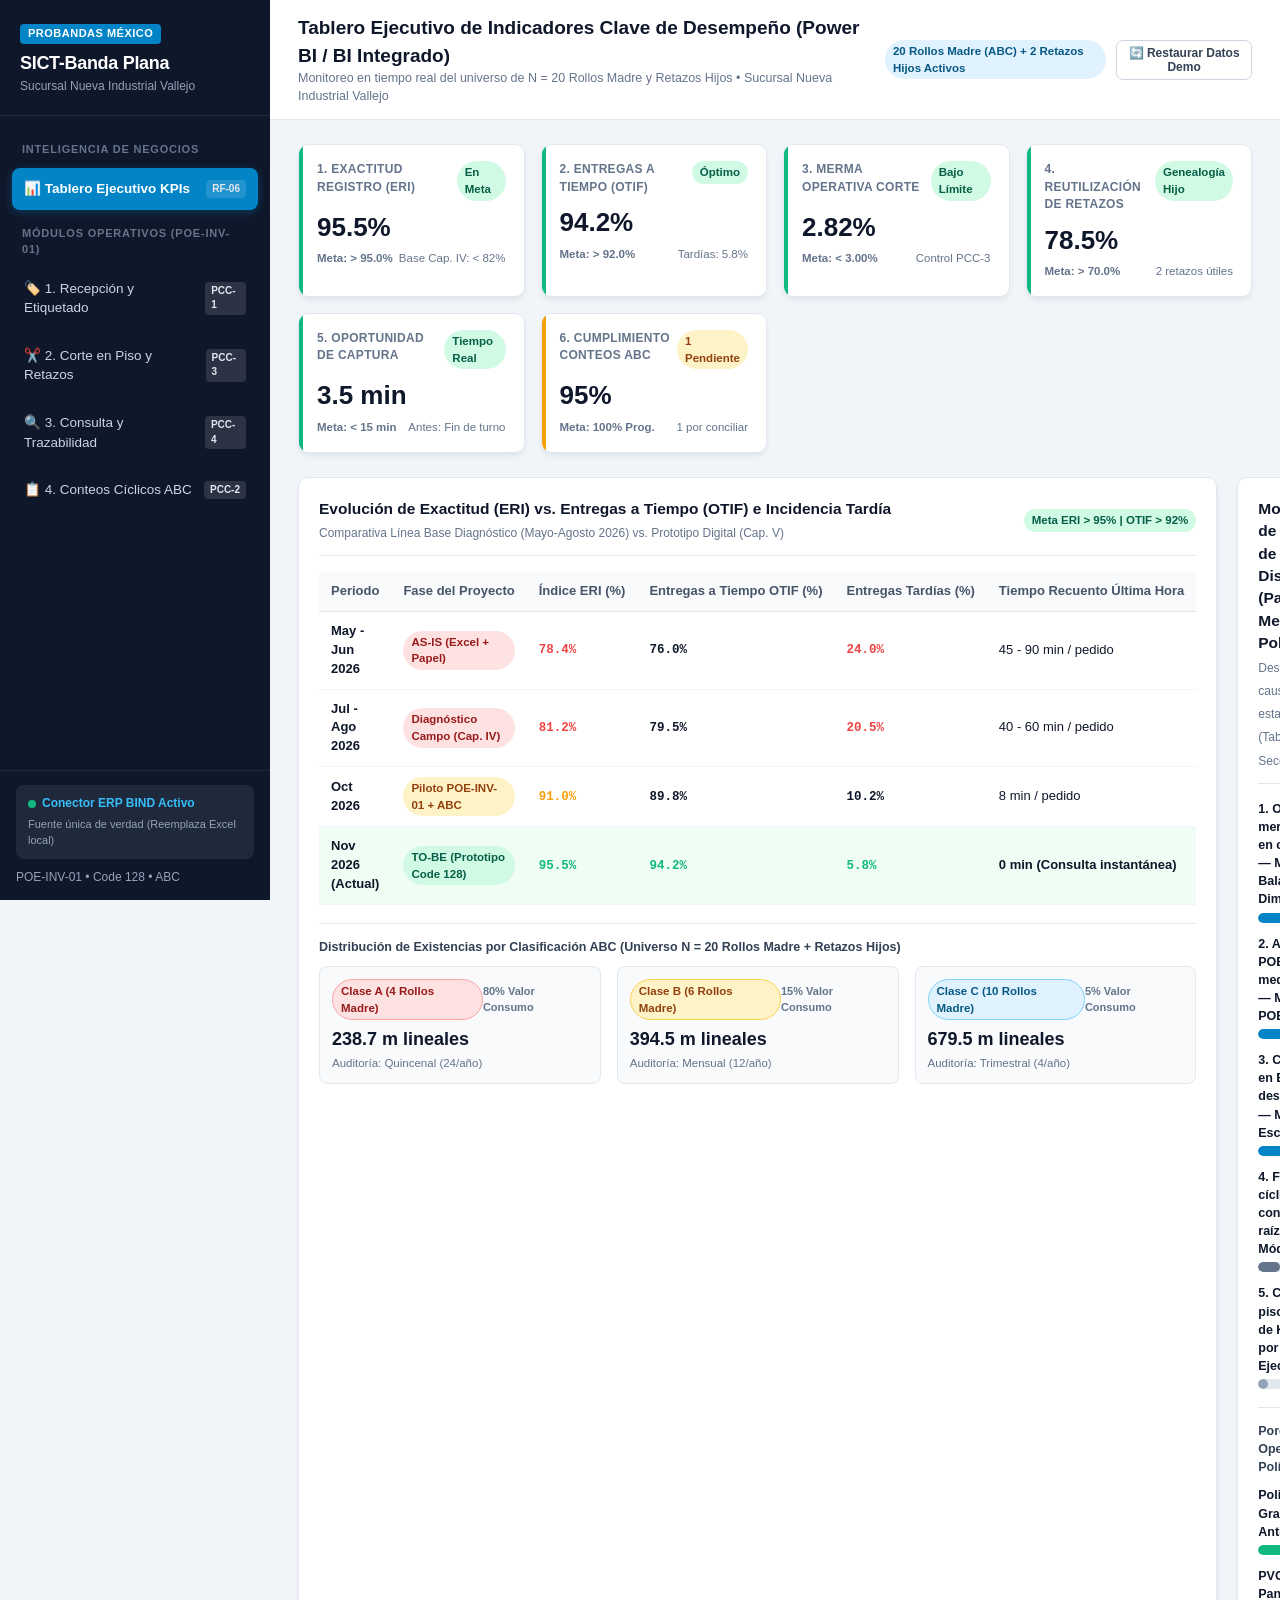
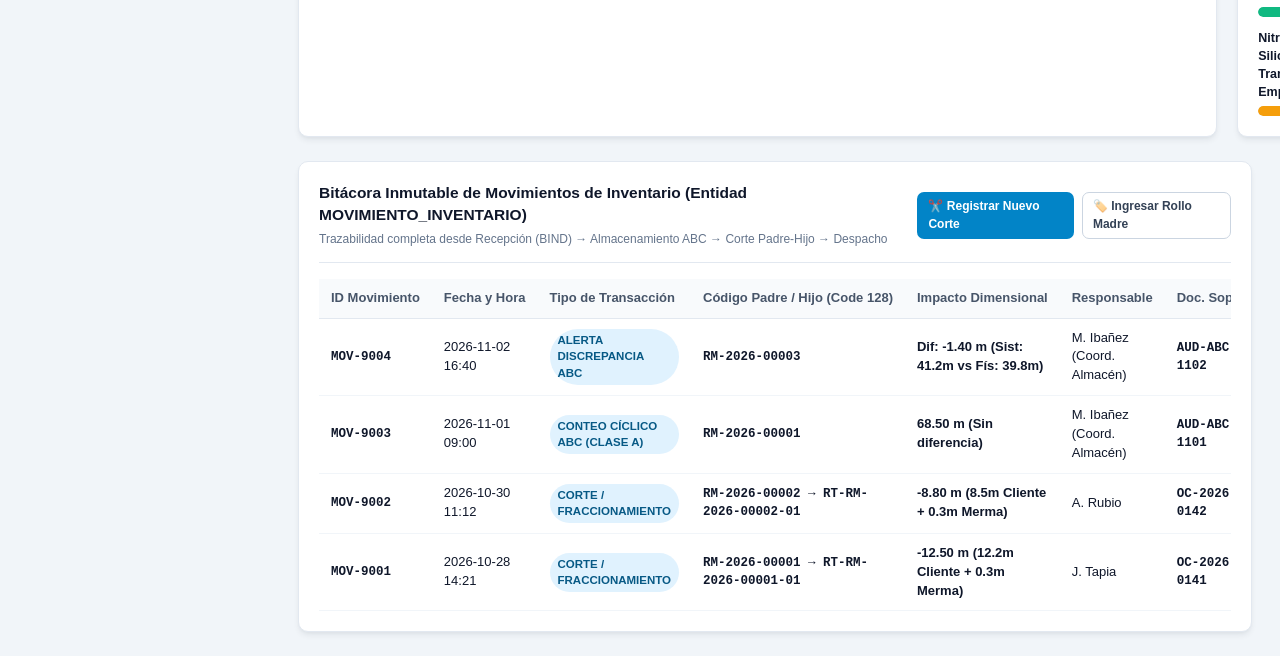
==== index.html @ 646c1e04 "Add files via upload" ====
<!DOCTYPE html>
<html lang="es">
<head>
  <meta charset="UTF-8" />
  <meta name="viewport" content="width=device-width, initial-scale=1.0" />
  <title>Tablero Ejecutivo KPIs | Probandas México - Sucursal Vallejo</title>
  <link rel="stylesheet" href="styles.css" />
</head>
<body>
  <!-- Sidebar Navigation -->
  <aside class="sidebar">
    <div class="brand">
      <span class="brand-badge">PROBANDAS MÉXICO</span>
      <h1>SICT-Banda Plana</h1>
      <p>Sucursal Nueva Industrial Vallejo</p>
    </div>
    <ul class="nav-links">
      <li class="nav-section-label">Inteligencia de Negocios</li>
      <li>
        <a href="index.html" class="active">
          <span>📊 Tablero Ejecutivo KPIs</span>
          <span class="nav-pcc">RF-06</span>
        </a>
      </li>
      <li class="nav-section-label">Módulos Operativos (POE-INV-01)</li>
      <li>
        <a href="recepcion.html">
          <span>🏷️ 1. Recepción y Etiquetado</span>
          <span class="nav-pcc">PCC-1</span>
        </a>
      </li>
      <li>
        <a href="corte.html">
          <span>✂️ 2. Corte en Piso y Retazos</span>
          <span class="nav-pcc">PCC-3</span>
        </a>
      </li>
      <li>
        <a href="consulta.html">
          <span>🔍 3. Consulta y Trazabilidad</span>
          <span class="nav-pcc">PCC-4</span>
        </a>
      </li>
      <li>
        <a href="conteos.html">
          <span>📋 4. Conteos Cíclicos ABC</span>
          <span class="nav-pcc">PCC-2</span>
        </a>
      </li>
    </ul>
    <div class="sidebar-footer">
      <div class="erp-sync-box">
        <div class="erp-sync-status">
          <span class="dot-online"></span> Conector ERP BIND Activo
        </div>
        <div style="margin-top:4px; font-size:11px; color:#94a3b8;">
          Fuente única de verdad (Reemplaza Excel local)
        </div>
      </div>
      <div>POE-INV-01 • Code 128 • ABC</div>
    </div>
  </aside>

  <!-- Main Content -->
  <div class="main-wrapper">
    <header class="topbar">
      <div class="topbar-title">
        <h2>Tablero Ejecutivo de Indicadores Clave de Desempeño (Power BI / BI Integrado)</h2>
        <p>Monitoreo en tiempo real del universo de N = 20 Rollos Madre y Retazos Hijos • Sucursal Nueva Industrial Vallejo</p>
      </div>
      <div class="topbar-actions">
        <span class="badge badge-info" id="liveCountBadge">Cargando inventario...</span>
        <button class="btn btn-outline btn-sm" onclick="resetDemoData()">🔄 Restaurar Datos Demo</button>
      </div>
    </header>

    <main class="content">
      <!-- Nivel 1: 6 Tarjetas de Resumen Ejecutivo con Semáforos (Sección 5.5.1 y 5.5.3) -->
      <section class="grid-kpis" id="kpiGrid"></section>

      <!-- Nivel 2: Gráficos Comparativos ERI / OTIF y Análisis de Pareto / Mermas -->
      <div class="grid-2">
        <div class="card">
          <div class="card-header">
            <div>
              <h3>Evolución de Exactitud (ERI) vs. Entregas a Tiempo (OTIF) e Incidencia Tardía</h3>
              <span class="subtitle">Comparativa Línea Base Diagnóstico (Mayo-Agosto 2026) vs. Prototipo Digital (Cap. V)</span>
            </div>
            <span class="badge badge-success">Meta ERI &gt; 95% | OTIF &gt; 92%</span>
          </div>

          <div class="table-container">
            <table>
              <thead>
                <tr>
                  <th>Periodo</th>
                  <th>Fase del Proyecto</th>
                  <th>Índice ERI (%)</th>
                  <th>Entregas a Tiempo OTIF (%)</th>
                  <th>Entregas Tardías (%)</th>
                  <th>Tiempo Recuento Última Hora</th>
                </tr>
              </thead>
              <tbody>
                <tr>
                  <td><strong>May - Jun 2026</strong></td>
                  <td><span class="badge badge-danger">AS-IS (Excel + Papel)</span></td>
                  <td class="mono" style="color:var(--danger);">78.4%</td>
                  <td class="mono">76.0%</td>
                  <td class="mono" style="color:var(--danger);">24.0%</td>
                  <td>45 - 90 min / pedido</td>
                </tr>
                <tr>
                  <td><strong>Jul - Ago 2026</strong></td>
                  <td><span class="badge badge-danger">Diagnóstico Campo (Cap. IV)</span></td>
                  <td class="mono" style="color:var(--danger);">81.2%</td>
                  <td class="mono">79.5%</td>
                  <td class="mono" style="color:var(--danger);">20.5%</td>
                  <td>40 - 60 min / pedido</td>
                </tr>
                <tr>
                  <td><strong>Oct 2026</strong></td>
                  <td><span class="badge badge-warning">Piloto POE-INV-01 + ABC</span></td>
                  <td class="mono" style="color:var(--warning);">91.0%</td>
                  <td class="mono">89.8%</td>
                  <td class="mono">10.2%</td>
                  <td>8 min / pedido</td>
                </tr>
                <tr style="background:#f0fdf4;">
                  <td><strong>Nov 2026 (Actual)</strong></td>
                  <td><span class="badge badge-success">TO-BE (Prototipo Code 128)</span></td>
                  <td class="mono" style="color:var(--success);" id="tblEriActual">95.5%</td>
                  <td class="mono" style="color:var(--success);">94.2%</td>
                  <td class="mono" style="color:var(--success);">5.8%</td>
                  <td><strong>0 min (Consulta instantánea)</strong></td>
                </tr>
              </tbody>
            </table>
          </div>

          <div style="margin-top:18px; padding-top:14px; border-top:1px solid var(--border);">
            <div style="font-size:12.5px; font-weight:700; margin-bottom:10px; color:#334155;">
              Distribución de Existencias por Clasificación ABC (Universo N = 20 Rollos Madre + Retazos Hijos)
            </div>
            <div class="grid-3" style="margin-bottom:0;" id="abcSummaryCards"></div>
          </div>
        </div>

        <!-- Nivel 3: Diagrama de Barras Interactivo de Causas de Discrepancias (Pareto 80/20) y Merma por Polímero -->
        <div class="card">
          <div class="card-header">
            <div>
              <h3>Monitoreo de Causas de Discrepancia (Pareto) y Mermas por Polímero</h3>
              <span class="subtitle">Desglose por causa raíz estandarizada (Tabla 9 Cap. IV y Sección 5.3.3)</span>
            </div>
            <span class="badge badge-info">Principio 80/20</span>
          </div>

          <div style="margin-bottom: 18px;">
            <div class="bar-row">
              <div class="bar-row-top">
                <span>1. Omisión de mermas y retazos en corte (PCC-3) — Mitigado por Balance Dimensional</span>
                <span class="mono">39.4% (Vital)</span>
              </div>
              <div class="bar-track"><div class="bar-fill" style="width: 39.4%; background: var(--primary);"></div></div>
            </div>
            <div class="bar-row">
              <div class="bar-row-top">
                <span>2. Ausencia de POE y variación de medición (m × mm) — Mitigado por POE-INV-01</span>
                <span class="mono">22.7% (62.1% Acum.)</span>
              </div>
              <div class="bar-track"><div class="bar-fill" style="width: 22.7%; background: var(--primary);"></div></div>
            </div>
            <div class="bar-row">
              <div class="bar-row-top">
                <span>3. Captura diferida en Excel / desconexión BIND — Mitigado por Escaneo Code 128</span>
                <span class="mono">18.2% (80.3% Acum.)</span>
              </div>
              <div class="bar-track"><div class="bar-fill" style="width: 18.2%; background: var(--primary);"></div></div>
            </div>
            <div class="bar-row">
              <div class="bar-row-top">
                <span>4. Falta de conteos cíclicos ABC y conciliación causa-raíz — Mitigado en Módulo 4</span>
                <span class="mono">13.6% (93.9% Acum.)</span>
              </div>
              <div class="bar-track"><div class="bar-fill" style="width: 13.6%; background: #64748b;"></div></div>
            </div>
            <div class="bar-row">
              <div class="bar-row-top">
                <span>5. Capacitación en piso y visibilidad de KPIs — Mitigado por Tablero Ejecutivo</span>
                <span class="mono">6.1% (100% Acum.)</span>
              </div>
              <div class="bar-track"><div class="bar-fill" style="width: 6.1%; background: #94a3b8;"></div></div>
            </div>
          </div>

          <div style="border-top:1px solid var(--border); padding-top:14px;">
            <div style="font-size:12.5px; font-weight:700; margin-bottom:10px; color:#334155;">
              Porcentaje de Merma Operativa por Familia de Polímero (Meta &lt; 3.0%)
            </div>
            <div class="bar-row">
              <div class="bar-row-top"><span>Poliuretano (PU) — Grado Alimenticio / Antiestático</span><span class="mono" style="color:var(--success);">1.95%</span></div>
              <div class="bar-track"><div class="bar-fill" style="width: 65%; background: var(--success);"></div></div>
            </div>
            <div class="bar-row">
              <div class="bar-row-top"><span>PVC — Logística / Panadería / Fitness</span><span class="mono" style="color:var(--success);">2.20%</span></div>
              <div class="bar-track"><div class="bar-fill" style="width: 73%; background: var(--success);"></div></div>
            </div>
            <div class="bar-row" style="margin-bottom:0;">
              <div class="bar-row-top"><span>Nitrilo / Neopreno / Silicón — Transmisión y Empaque</span><span class="mono" style="color:var(--warning);">2.65%</span></div>
              <div class="bar-track"><div class="bar-fill" style="width: 88%; background: var(--warning);"></div></div>
            </div>
          </div>
        </div>
      </div>

      <!-- Bitácora Auditable de Movimientos Recientes (Entidad MOVIMIENTO_INVENTARIO - Sección 5.4.2) -->
      <div class="card">
        <div class="card-header">
          <div>
            <h3>Bitácora Inmutable de Movimientos de Inventario (Entidad MOVIMIENTO_INVENTARIO)</h3>
            <span class="subtitle">Trazabilidad completa desde Recepción (BIND) → Almacenamiento ABC → Corte Padre-Hijo → Despacho</span>
          </div>
          <div style="display:flex; gap:8px;">
            <a href="corte.html" class="btn btn-primary btn-sm">✂️ Registrar Nuevo Corte</a>
            <a href="recepcion.html" class="btn btn-outline btn-sm">🏷️ Ingresar Rollo Madre</a>
          </div>
        </div>
        <div class="table-container">
          <table>
            <thead>
              <tr>
                <th>ID Movimiento</th>
                <th>Fecha y Hora</th>
                <th>Tipo de Transacción</th>
                <th>Código Padre / Hijo (Code 128)</th>
                <th>Impacto Dimensional</th>
                <th>Responsable</th>
                <th>Doc. Soporte</th>
                <th>Oportunidad Captura</th>
              </tr>
            </thead>
            <tbody id="movimientosTableBody"></tbody>
          </table>
        </div>
      </div>
    </main>
  </div>

  <script src="app.js"></script>
  <script>
    function renderDashboard() {
      const state = getAppState();
      const m = calculateMetrics(state);

      document.getElementById('liveCountBadge').textContent =
        `${m.totalRollosMadre} Rollos Madre (ABC) + ${m.totalRetazosHijos} Retazos Hijos Activos`;
      document.getElementById('tblEriActual').textContent = `${m.eri}%`;

      const kpis = [
        {
          label: '1. Exactitud Registro (ERI)',
          value: `${m.eri}%`,
          meta: 'Meta: > 95.0%',
          base: 'Base Cap. IV: < 82%',
          status: m.eri >= 95 ? 'green' : (m.eri >= 90 ? 'yellow' : 'red'),
          badge: m.eri >= 95 ? 'En Meta' : 'Atención PCC-2'
        },
        {
          label: '2. Entregas a Tiempo (OTIF)',
          value: `${m.otif}%`,
          meta: 'Meta: > 92.0%',
          base: 'Tardías: 5.8%',
          status: m.otif >= 92 ? 'green' : 'yellow',
          badge: 'Óptimo'
        },
        {
          label: '3. Merma Operativa Corte',
          value: `${m.pctMerma}%`,
          meta: 'Meta: < 3.00%',
          base: 'Control PCC-3',
          status: m.pctMerma < 3.0 ? 'green' : 'red',
          badge: 'Bajo Límite'
        },
        {
          label: '4. Reutilización de Retazos',
          value: `${m.tasaRetazos}%`,
          meta: 'Meta: > 70.0%',
          base: `${m.totalRetazosHijos} retazos útiles`,
          status: 'green',
          badge: 'Genealogía Hijo'
        },
        {
          label: '5. Oportunidad de Captura',
          value: `${m.oportunidadMin} min`,
          meta: 'Meta: < 15 min',
          base: 'Antes: Fin de turno',
          status: m.oportunidadMin < 15 ? 'green' : 'red',
          badge: 'Tiempo Real'
        },
        {
          label: '6. Cumplimiento Conteos ABC',
          value: `${m.cumplimientoAbc}%`,
          meta: 'Meta: 100% Prog.',
          base: `${m.discrepanciasAbiertas} por conciliar`,
          status: m.discrepanciasAbiertas === 0 ? 'green' : 'yellow',
          badge: m.discrepanciasAbiertas === 0 ? '100% Conciliado' : `${m.discrepanciasAbiertas} Pendiente`
        }
      ];

      document.getElementById('kpiGrid').innerHTML = kpis.map(k => `
        <div class="kpi-card status-${k.status}">
          <div class="kpi-top">
            <span class="kpi-label">${k.label}</span>
            <span class="badge badge-${k.status === 'green' ? 'success' : (k.status === 'yellow' ? 'warning' : 'danger')}">${k.badge}</span>
          </div>
          <div class="kpi-value">${k.value}</div>
          <div class="kpi-meta">
            <span><strong>${k.meta}</strong></span>
            <span>${k.base}</span>
          </div>
        </div>
      `).join('');

      // Resumen ABC
      const clases = ['A', 'B', 'C'];
      const freqMap = { A: 'Quincenal (24/año)', B: 'Mensual (12/año)', C: 'Trimestral (4/año)' };
      const valMap = { A: '80% Valor Consumo', B: '15% Valor Consumo', C: '5% Valor Consumo' };
      document.getElementById('abcSummaryCards').innerHTML = clases.map(c => {
        const items = state.rollos.filter(r => r.abc === c && r.tipo === 'PADRE');
        const metros = items.reduce((acc, r) => acc + Number(r.largoActual), 0).toFixed(1);
        return `
          <div style="background:#f8fafc; border:1px solid var(--border); border-radius:8px; padding:12px;">
            <div style="display:flex; justify-content:space-between; align-items:center; margin-bottom:6px;">
              <span class="badge badge-abc-${c}">Clase ${c} (${items.length} Rollos Madre)</span>
              <span style="font-size:11px; color:var(--text-muted); font-weight:600;">${valMap[c]}</span>
            </div>
            <div style="font-size:18px; font-weight:800;">${metros} m lineales</div>
            <div style="font-size:11.5px; color:var(--text-muted); margin-top:2px;">Auditoría: ${freqMap[c]}</div>
          </div>
        `;
      }).join('');

      // Tabla de movimientos
      document.getElementById('movimientosTableBody').innerHTML = state.movimientos.slice().reverse().map(mv => `
        <tr>
          <td class="mono">${mv.idMov}</td>
          <td>${mv.fecha}</td>
          <td><span class="badge badge-info">${mv.tipo}</span></td>
          <td class="mono">${mv.objeto}</td>
          <td><strong>${mv.cantidad}</strong></td>
          <td>${mv.usuario}</td>
          <td class="mono">${mv.doc}</td>
          <td><span class="badge badge-success">${mv.tiempoCapturaMin} min</span></td>
        </tr>
      `).join('');
    }

    renderDashboard();
  </script>
</body>
</html>
---- styles.css ----
:root {
  --bg-body: #f1f5f9;
  --bg-card: #ffffff;
  --bg-sidebar: #0f172a;
  --bg-sidebar-hover: #1e293b;
  --text-main: #0f172a;
  --text-muted: #64748b;
  --primary: #0284c7;
  --primary-dark: #0369a1;
  --primary-light: #e0f2fe;
  --accent: #f59e0b;
  --success: #10b981;
  --success-bg: #d1fae5;
  --warning: #f59e0b;
  --warning-bg: #fef3c7;
  --danger: #ef4444;
  --danger-bg: #fee2e2;
  --border: #e2e8f0;
  --shadow: 0 4px 6px -1px rgba(15, 23, 42, 0.07), 0 2px 4px -2px rgba(15, 23, 42, 0.05);
  --radius: 10px;
}

* {
  box-sizing: border-box;
  margin: 0;
  padding: 0;
}

body {
  font-family: -apple-system, BlinkMacSystemFont, "Segoe UI", Roboto, Inter, Helvetica, Arial, sans-serif;
  background-color: var(--bg-body);
  color: var(--text-main);
  display: flex;
  min-height: 100vh;
  line-height: 1.45;
}

/* Sidebar */
.sidebar {
  width: 270px;
  background-color: var(--bg-sidebar);
  color: #f8fafc;
  display: flex;
  flex-direction: column;
  flex-shrink: 0;
  position: sticky;
  top: 0;
  height: 100vh;
}

.brand {
  padding: 20px;
  border-bottom: 1px solid #1e293b;
}

.brand-badge {
  display: inline-block;
  background: var(--primary);
  color: #fff;
  font-size: 11px;
  font-weight: 700;
  padding: 2px 8px;
  border-radius: 4px;
  letter-spacing: 0.5px;
  margin-bottom: 6px;
}

.brand h1 {
  font-size: 18px;
  font-weight: 800;
  letter-spacing: -0.3px;
  color: #ffffff;
}

.brand p {
  font-size: 12px;
  color: #94a3b8;
  margin-top: 2px;
}

.nav-links {
  list-style: none;
  padding: 16px 12px;
  flex: 1;
  display: flex;
  flex-direction: column;
  gap: 6px;
}

.nav-section-label {
  font-size: 11px;
  text-transform: uppercase;
  letter-spacing: 0.8px;
  color: #64748b;
  padding: 10px 10px 4px;
  font-weight: 700;
}

.nav-links a {
  display: flex;
  align-items: center;
  gap: 10px;
  padding: 11px 12px;
  border-radius: 8px;
  color: #cbd5e1;
  text-decoration: none;
  font-size: 13.5px;
  font-weight: 500;
  transition: all 0.15s ease;
}

.nav-links a:hover {
  background-color: var(--bg-sidebar-hover);
  color: #ffffff;
}

.nav-links a.active {
  background-color: var(--primary);
  color: #ffffff;
  font-weight: 600;
  box-shadow: 0 2px 8px rgba(2, 132, 199, 0.35);
}

.nav-pcc {
  margin-left: auto;
  font-size: 10px;
  padding: 2px 6px;
  border-radius: 4px;
  background: rgba(255, 255, 255, 0.12);
  color: #e2e8f0;
  font-weight: 600;
}

.sidebar-footer {
  padding: 14px 16px;
  border-top: 1px solid #1e293b;
  font-size: 12px;
  color: #94a3b8;
}

.erp-sync-box {
  background: #1e293b;
  padding: 10px 12px;
  border-radius: 8px;
  margin-bottom: 10px;
}

.erp-sync-status {
  display: flex;
  align-items: center;
  gap: 6px;
  font-weight: 600;
  color: #38bdf8;
  font-size: 12px;
}

.dot-online {
  width: 8px;
  height: 8px;
  border-radius: 50%;
  background: var(--success);
  display: inline-block;
}

/* Main Content */
.main-wrapper {
  flex: 1;
  display: flex;
  flex-direction: column;
  min-width: 0;
}

.topbar {
  background: var(--bg-card);
  border-bottom: 1px solid var(--border);
  padding: 14px 28px;
  display: flex;
  align-items: center;
  justify-content: space-between;
  gap: 16px;
}

.topbar-title h2 {
  font-size: 19px;
  font-weight: 700;
  color: var(--text-main);
}

.topbar-title p {
  font-size: 12.5px;
  color: var(--text-muted);
}

.topbar-actions {
  display: flex;
  align-items: center;
  gap: 10px;
}

.content {
  padding: 24px 28px;
  max-width: 1440px;
}

/* Grid & Cards */
.grid-kpis {
  display: grid;
  grid-template-columns: repeat(auto-fit, minmax(210px, 1fr));
  gap: 16px;
  margin-bottom: 24px;
}

.grid-2 {
  display: grid;
  grid-template-columns: 1.2fr 1fr;
  gap: 20px;
  margin-bottom: 24px;
}

.grid-equal {
  display: grid;
  grid-template-columns: 1fr 1fr;
  gap: 20px;
  margin-bottom: 24px;
}

.grid-3 {
  display: grid;
  grid-template-columns: repeat(3, 1fr);
  gap: 16px;
  margin-bottom: 24px;
}

@media (max-width: 1100px) {
  .grid-2, .grid-equal, .grid-3 {
    grid-template-columns: 1fr;
  }
}

.card {
  background: var(--bg-card);
  border: 1px solid var(--border);
  border-radius: var(--radius);
  padding: 20px;
  box-shadow: var(--shadow);
}

.card-header {
  display: flex;
  align-items: center;
  justify-content: space-between;
  margin-bottom: 16px;
  padding-bottom: 12px;
  border-bottom: 1px solid var(--border);
}

.card-header h3 {
  font-size: 15.5px;
  font-weight: 700;
  color: var(--text-main);
}

.card-header span.subtitle {
  font-size: 12px;
  color: var(--text-muted);
}

/* KPI Card */
.kpi-card {
  background: var(--bg-card);
  border: 1px solid var(--border);
  border-radius: var(--radius);
  padding: 16px 18px;
  box-shadow: var(--shadow);
  position: relative;
  overflow: hidden;
}

.kpi-card::before {
  content: "";
  position: absolute;
  top: 0;
  left: 0;
  width: 4px;
  height: 100%;
  background: var(--primary);
}

.kpi-card.status-green::before { background: var(--success); }
.kpi-card.status-yellow::before { background: var(--warning); }
.kpi-card.status-red::before { background: var(--danger); }

.kpi-top {
  display: flex;
  justify-content: space-between;
  align-items: flex-start;
  margin-bottom: 8px;
}

.kpi-label {
  font-size: 12px;
  font-weight: 600;
  color: var(--text-muted);
  text-transform: uppercase;
  letter-spacing: 0.3px;
}

.kpi-value {
  font-size: 26px;
  font-weight: 800;
  color: var(--text-main);
  margin-bottom: 4px;
}

.kpi-meta {
  font-size: 11.5px;
  color: var(--text-muted);
  display: flex;
  justify-content: space-between;
  align-items: center;
}

/* Badges */
.badge {
  display: inline-flex;
  align-items: center;
  gap: 4px;
  padding: 3px 8px;
  border-radius: 999px;
  font-size: 11.5px;
  font-weight: 600;
}

.badge-success { background: var(--success-bg); color: #065f46; }
.badge-warning { background: var(--warning-bg); color: #92400e; }
.badge-danger { background: var(--danger-bg); color: #991b1b; }
.badge-info { background: var(--primary-light); color: #075985; }
.badge-neutral { background: #e2e8f0; color: #334155; }

.badge-abc-A { background: #fee2e2; color: #991b1b; border: 1px solid #fca5a5; font-weight: 700; }
.badge-abc-B { background: #fef3c7; color: #92400e; border: 1px solid #fcd34d; font-weight: 700; }
.badge-abc-C { background: #e0f2fe; color: #075985; border: 1px solid #7dd3fc; font-weight: 700; }

/* Forms & Buttons */
.form-grid {
  display: grid;
  grid-template-columns: repeat(2, 1fr);
  gap: 14px;
}

.form-group {
  display: flex;
  flex-direction: column;
  gap: 5px;
}

.form-group.full {
  grid-column: 1 / -1;
}

label {
  font-size: 12.5px;
  font-weight: 600;
  color: #334155;
}

input, select, textarea {
  padding: 9px 12px;
  border: 1px solid #cbd5e1;
  border-radius: 7px;
  font-size: 13.5px;
  font-family: inherit;
  color: var(--text-main);
  background: #ffffff;
  transition: border-color 0.15s;
}

input:focus, select:focus, textarea:focus {
  outline: none;
  border-color: var(--primary);
  box-shadow: 0 0 0 3px rgba(2, 132, 199, 0.15);
}

.btn {
  display: inline-flex;
  align-items: center;
  justify-content: center;
  gap: 7px;
  padding: 9px 16px;
  border-radius: 7px;
  font-size: 13.5px;
  font-weight: 600;
  cursor: pointer;
  border: 1px solid transparent;
  transition: all 0.15s ease;
  text-decoration: none;
}

.btn-primary {
  background: var(--primary);
  color: #ffffff;
}
.btn-primary:hover {
  background: var(--primary-dark);
}

.btn-success {
  background: var(--success);
  color: #ffffff;
}
.btn-success:hover {
  background: #059669;
}

.btn-warning {
  background: var(--warning);
  color: #ffffff;
}

.btn-danger {
  background: var(--danger);
  color: #ffffff;
}

.btn-outline {
  background: #ffffff;
  border-color: #cbd5e1;
  color: #334155;
}
.btn-outline:hover {
  background: #f8fafc;
  border-color: #94a3b8;
}

.btn-sm {
  padding: 5px 10px;
  font-size: 12px;
}

.btn-lg {
  padding: 13px 20px;
  font-size: 15px;
}

/* Tables */
.table-container {
  overflow-x: auto;
}

table {
  width: 100%;
  border-collapse: collapse;
  font-size: 13px;
}

th {
  background: #f8fafc;
  color: #475569;
  font-weight: 700;
  text-align: left;
  padding: 10px 12px;
  border-bottom: 1px solid var(--border);
  white-space: nowrap;
}

td {
  padding: 10px 12px;
  border-bottom: 1px solid #f1f5f9;
  vertical-align: middle;
}

tr:hover td {
  background-color: #f8fafc;
}

.mono {
  font-family: "SFMono-Regular", Consolas, "Liberation Mono", Menlo, monospace;
  font-size: 12.5px;
  font-weight: 600;
}

/* Barcode Thermal Label Preview */
.thermal-label {
  border: 2px dashed #334155;
  background: #ffffff;
  border-radius: 10px;
  padding: 18px;
  max-width: 380px;
  margin: 0 auto;
  text-align: center;
  box-shadow: 0 4px 12px rgba(0,0,0,0.06);
}

.thermal-header {
  display: flex;
  justify-content: space-between;
  font-size: 11px;
  font-weight: 800;
  border-bottom: 2px solid #0f172a;
  padding-bottom: 6px;
  margin-bottom: 10px;
}

.barcode-bars {
  height: 58px;
  margin: 10px auto;
  width: 92%;
  background: repeating-linear-gradient(
    90deg,
    #000 0px,
    #000 2px,
    transparent 2px,
    transparent 4px,
    #000 4px,
    #000 8px,
    transparent 8px,
    transparent 11px,
    #000 11px,
    #000 13px,
    transparent 13px,
    transparent 15px,
    #000 15px,
    #000 20px,
    transparent 20px,
    transparent 23px
  );
}

.thermal-code {
  font-family: monospace;
  font-size: 16px;
  font-weight: 800;
  letter-spacing: 2px;
  margin-bottom: 8px;
}

.thermal-dims-large {
  font-size: 22px;
  font-weight: 900;
  background: #0f172a;
  color: #ffffff;
  padding: 6px 12px;
  border-radius: 6px;
  display: inline-block;
  margin: 6px 0;
}

/* Equation Balance Box (PCC-3) */
.balance-box {
  background: #f8fafc;
  border: 2px solid #cbd5e1;
  border-radius: 10px;
  padding: 16px;
  margin: 14px 0;
}

.balance-formula {
  display: flex;
  align-items: center;
  justify-content: space-between;
  flex-wrap: wrap;
  gap: 8px;
  margin-top: 10px;
}

.formula-item {
  flex: 1;
  min-width: 110px;
  background: #fff;
  padding: 10px 12px;
  border-radius: 8px;
  border: 1px solid var(--border);
  text-align: center;
}

.formula-item .f-label {
  font-size: 11px;
  color: var(--text-muted);
  font-weight: 600;
}

.formula-item .f-val {
  font-size: 18px;
  font-weight: 800;
  margin-top: 2px;
}

.formula-op {
  font-size: 20px;
  font-weight: 800;
  color: #64748b;
}

/* Visual bar for roll proportion */
.roll-bar-visual {
  height: 26px;
  border-radius: 6px;
  overflow: hidden;
  display: flex;
  background: #e2e8f0;
  margin-top: 12px;
  border: 1px solid #cbd5e1;
}

.roll-seg-cut { background: var(--primary); color: #fff; font-size: 11px; font-weight: 700; display: flex; align-items: center; justify-content: center; }
.roll-seg-rem { background: var(--success); color: #fff; font-size: 11px; font-weight: 700; display: flex; align-items: center; justify-content: center; }
.roll-seg-waste { background: var(--danger); color: #fff; font-size: 11px; font-weight: 700; display: flex; align-items: center; justify-content: center; }

/* Alert Banners */
.alert {
  padding: 12px 16px;
  border-radius: 8px;
  margin-bottom: 16px;
  font-size: 13.5px;
  display: flex;
  align-items: center;
  justify-content: space-between;
  gap: 12px;
}

.alert-danger {
  background: #fef2f2;
  border: 2px solid #ef4444;
  color: #991b1b;
  font-weight: 600;
}

.alert-success {
  background: #ecfdf5;
  border: 1px solid #10b981;
  color: #065f46;
  font-weight: 600;
}

.alert-warning {
  background: #fffbeb;
  border: 1px solid #f59e0b;
  color: #92400e;
}

/* Stepper for 3-click cut interface */
.stepper {
  display: flex;
  gap: 10px;
  margin-bottom: 18px;
}

.step-pill {
  flex: 1;
  padding: 10px 14px;
  border-radius: 8px;
  background: #f1f5f9;
  border: 1px solid var(--border);
  font-size: 12.5px;
  font-weight: 700;
  color: #475569;
  display: flex;
  align-items: center;
  gap: 8px;
}

.step-pill.active {
  background: var(--primary-light);
  border-color: var(--primary);
  color: var(--primary-dark);
}

.step-num {
  width: 22px;
  height: 22px;
  border-radius: 50%;
  background: var(--primary);
  color: #fff;
  display: inline-flex;
  align-items: center;
  justify-content: center;
  font-size: 11px;
}

/* Simple Horizontal Bar Chart */
.bar-row {
  margin-bottom: 12px;
}
.bar-row-top {
  display: flex;
  justify-content: space-between;
  font-size: 12.5px;
  margin-bottom: 4px;
  font-weight: 600;
}
.bar-track {
  height: 10px;
  background: #e2e8f0;
  border-radius: 999px;
  overflow: hidden;
}
.bar-fill {
  height: 100%;
  border-radius: 999px;
}

/* Modal */
.modal-backdrop {
  position: fixed;
  inset: 0;
  background: rgba(15, 23, 42, 0.55);
  display: none;
  align-items: center;
  justify-content: center;
  z-index: 1000;
  padding: 20px;
}

.modal-backdrop.open {
  display: flex;
}

.modal-card {
  background: #fff;
  border-radius: 12px;
  max-width: 680px;
  width: 100%;
  max-height: 90vh;
  overflow-y: auto;
  padding: 22px;
  box-shadow: 0 20px 25px -5px rgba(0, 0, 0, 0.2);
}

/* Genealogy Tree */
.tree-node {
  border-left: 3px solid var(--primary);
  padding-left: 14px;
  margin: 10px 0 10px 10px;
}
.tree-child {
  border-left: 2px dashed #94a3b8;
  padding-left: 14px;
  margin: 8px 0 8px 18px;
}
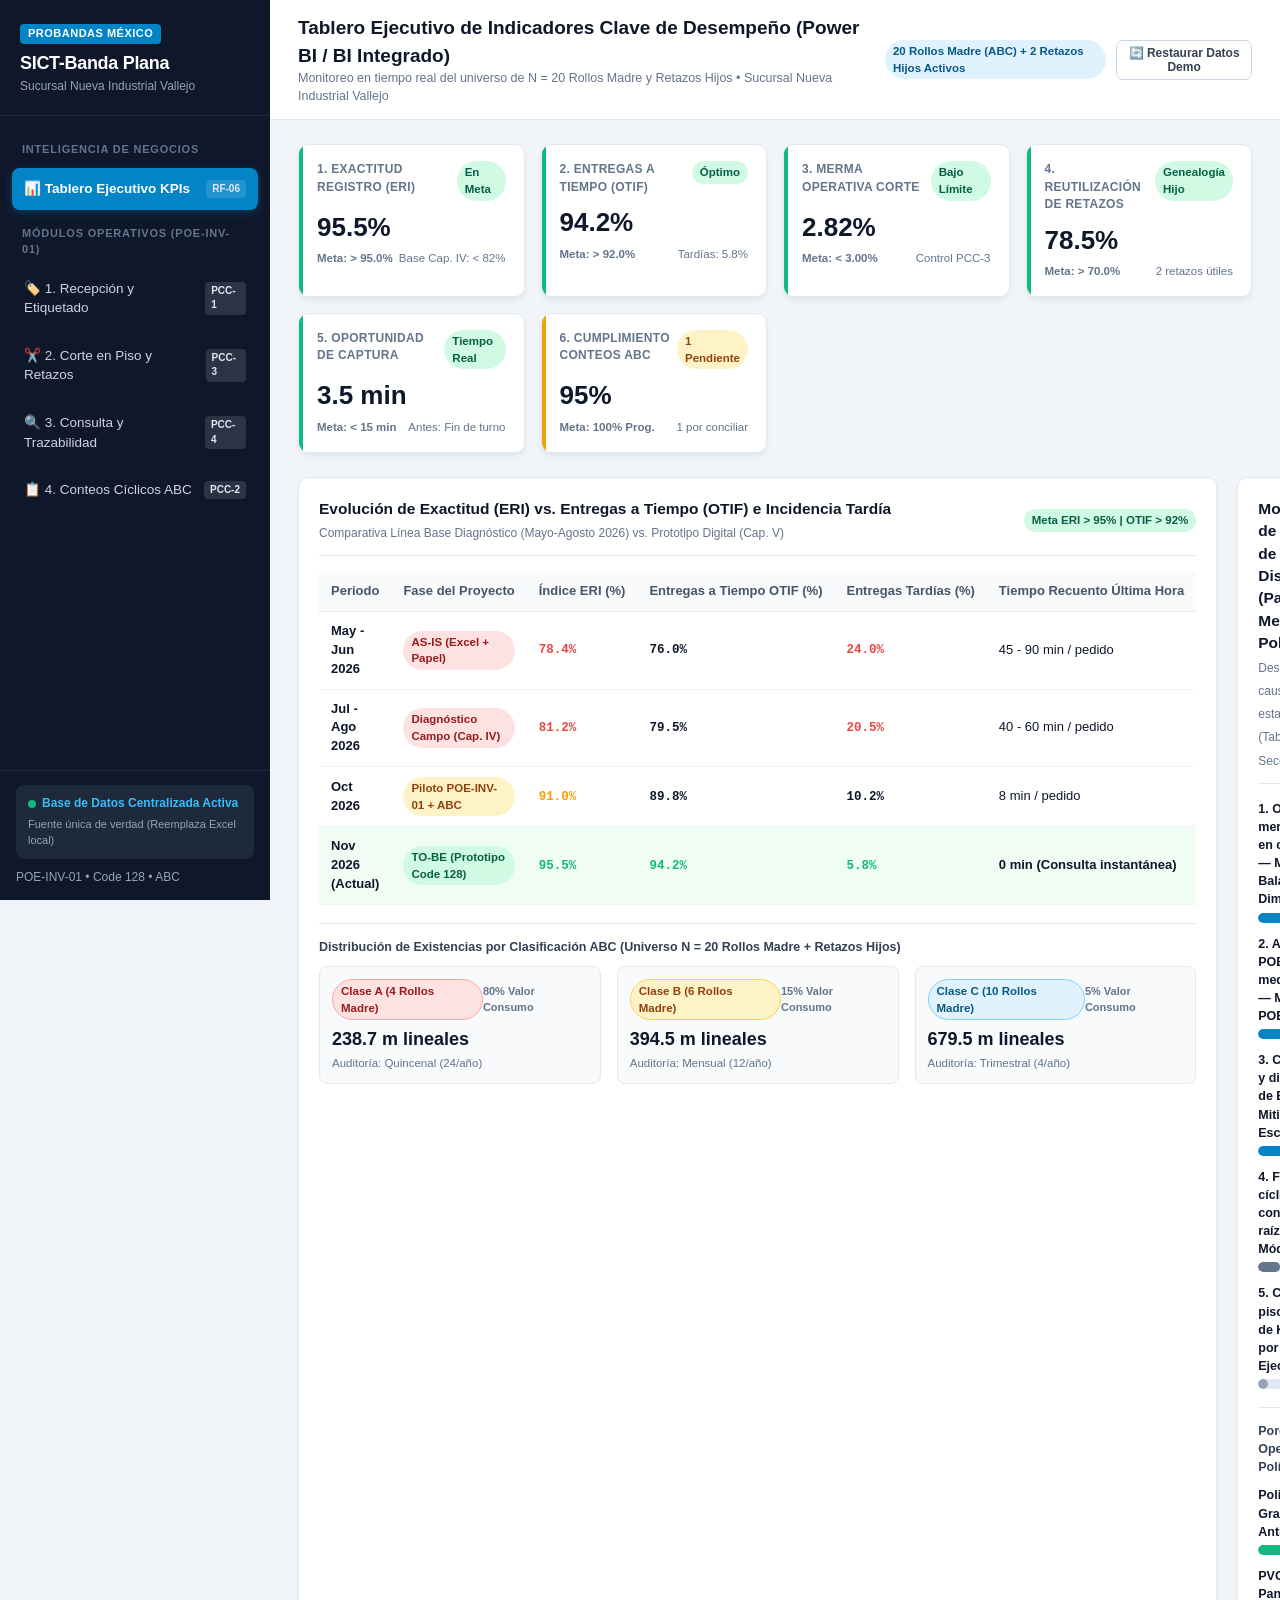
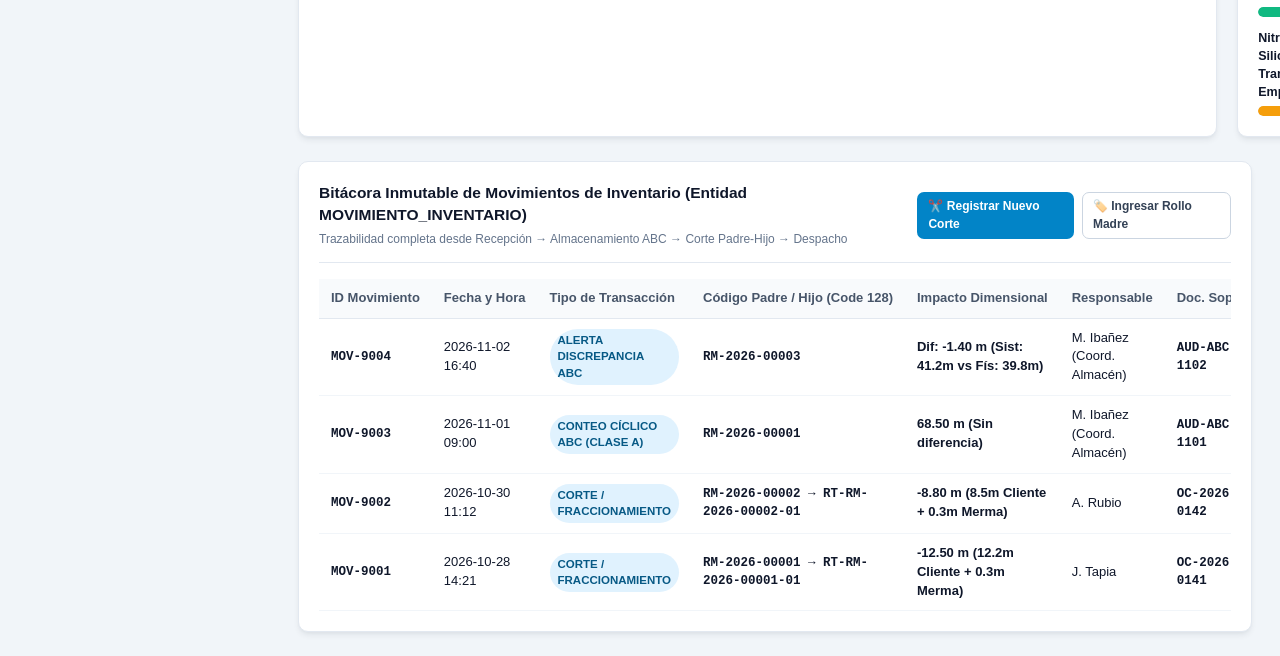
==== commit e5fefbdb: "Add files via upload" ====
--- a/index.html
+++ b/index.html
@@ -51,7 +51,7 @@
     <div class="sidebar-footer">
       <div class="erp-sync-box">
         <div class="erp-sync-status">
-          <span class="dot-online"></span> Conector ERP BIND Activo
+          <span class="dot-online"></span> Base de Datos Centralizada Activa
         </div>
         <div style="margin-top:4px; font-size:11px; color:#94a3b8;">
           Fuente única de verdad (Reemplaza Excel local)
@@ -173,7 +173,7 @@
             </div>
             <div class="bar-row">
               <div class="bar-row-top">
-                <span>3. Captura diferida en Excel / desconexión BIND — Mitigado por Escaneo Code 128</span>
+                <span>3. Captura manual y diferida en hoja de Excel — Mitigado por Escaneo Code 128</span>
                 <span class="mono">18.2% (80.3% Acum.)</span>
               </div>
               <div class="bar-track"><div class="bar-fill" style="width: 18.2%; background: var(--primary);"></div></div>
@@ -219,7 +219,7 @@
         <div class="card-header">
           <div>
             <h3>Bitácora Inmutable de Movimientos de Inventario (Entidad MOVIMIENTO_INVENTARIO)</h3>
-            <span class="subtitle">Trazabilidad completa desde Recepción (BIND) → Almacenamiento ABC → Corte Padre-Hijo → Despacho</span>
+            <span class="subtitle">Trazabilidad completa desde Recepción → Almacenamiento ABC → Corte Padre-Hijo → Despacho</span>
           </div>
           <div style="display:flex; gap:8px;">
             <a href="corte.html" class="btn btn-primary btn-sm">✂️ Registrar Nuevo Corte</a>
--- a/styles.css
+++ b/styles.css
@@ -737,3 +737,68 @@
   padding-left: 14px;
   margin: 8px 0 8px 18px;
 }
+
+/* Contenedor exclusivo para impresión térmica de etiqueta */
+#printLabelArea {
+  display: none;
+}
+
+@media print {
+  @page {
+    size: auto;
+    margin: 5mm;
+  }
+
+  * {
+    -webkit-print-color-adjust: exact !important;
+    print-color-adjust: exact !important;
+  }
+
+  html,
+  body.printing-label {
+    background: #ffffff !important;
+    display: block !important;
+    height: auto !important;
+    min-height: 0 !important;
+    max-height: 100% !important;
+    overflow: hidden !important;
+    margin: 0 !important;
+    padding: 0 !important;
+  }
+
+  body.printing-label > *:not(#printLabelArea) {
+    display: none !important;
+  }
+
+  body.printing-label > #printLabelArea {
+    display: block !important;
+    width: 100% !important;
+    padding: 0 !important;
+    margin: 0 auto !important;
+    page-break-after: avoid !important;
+    page-break-before: avoid !important;
+    break-inside: avoid !important;
+  }
+
+  body.printing-label #printLabelArea .thermal-label {
+    border: 2px solid #000000 !important;
+    box-shadow: none !important;
+    max-width: 96mm !important;
+    width: 96mm !important;
+    padding: 10px 14px !important;
+    margin: 0 auto !important;
+    page-break-inside: avoid !important;
+    break-inside: avoid !important;
+  }
+
+  body.printing-label #printLabelArea .barcode-bars {
+    height: 44px !important;
+    margin: 6px auto !important;
+  }
+
+  body.printing-label #printLabelArea .thermal-dims-large {
+    padding: 4px 10px !important;
+    margin: 4px 0 !important;
+    font-size: 18px !important;
+  }
+}
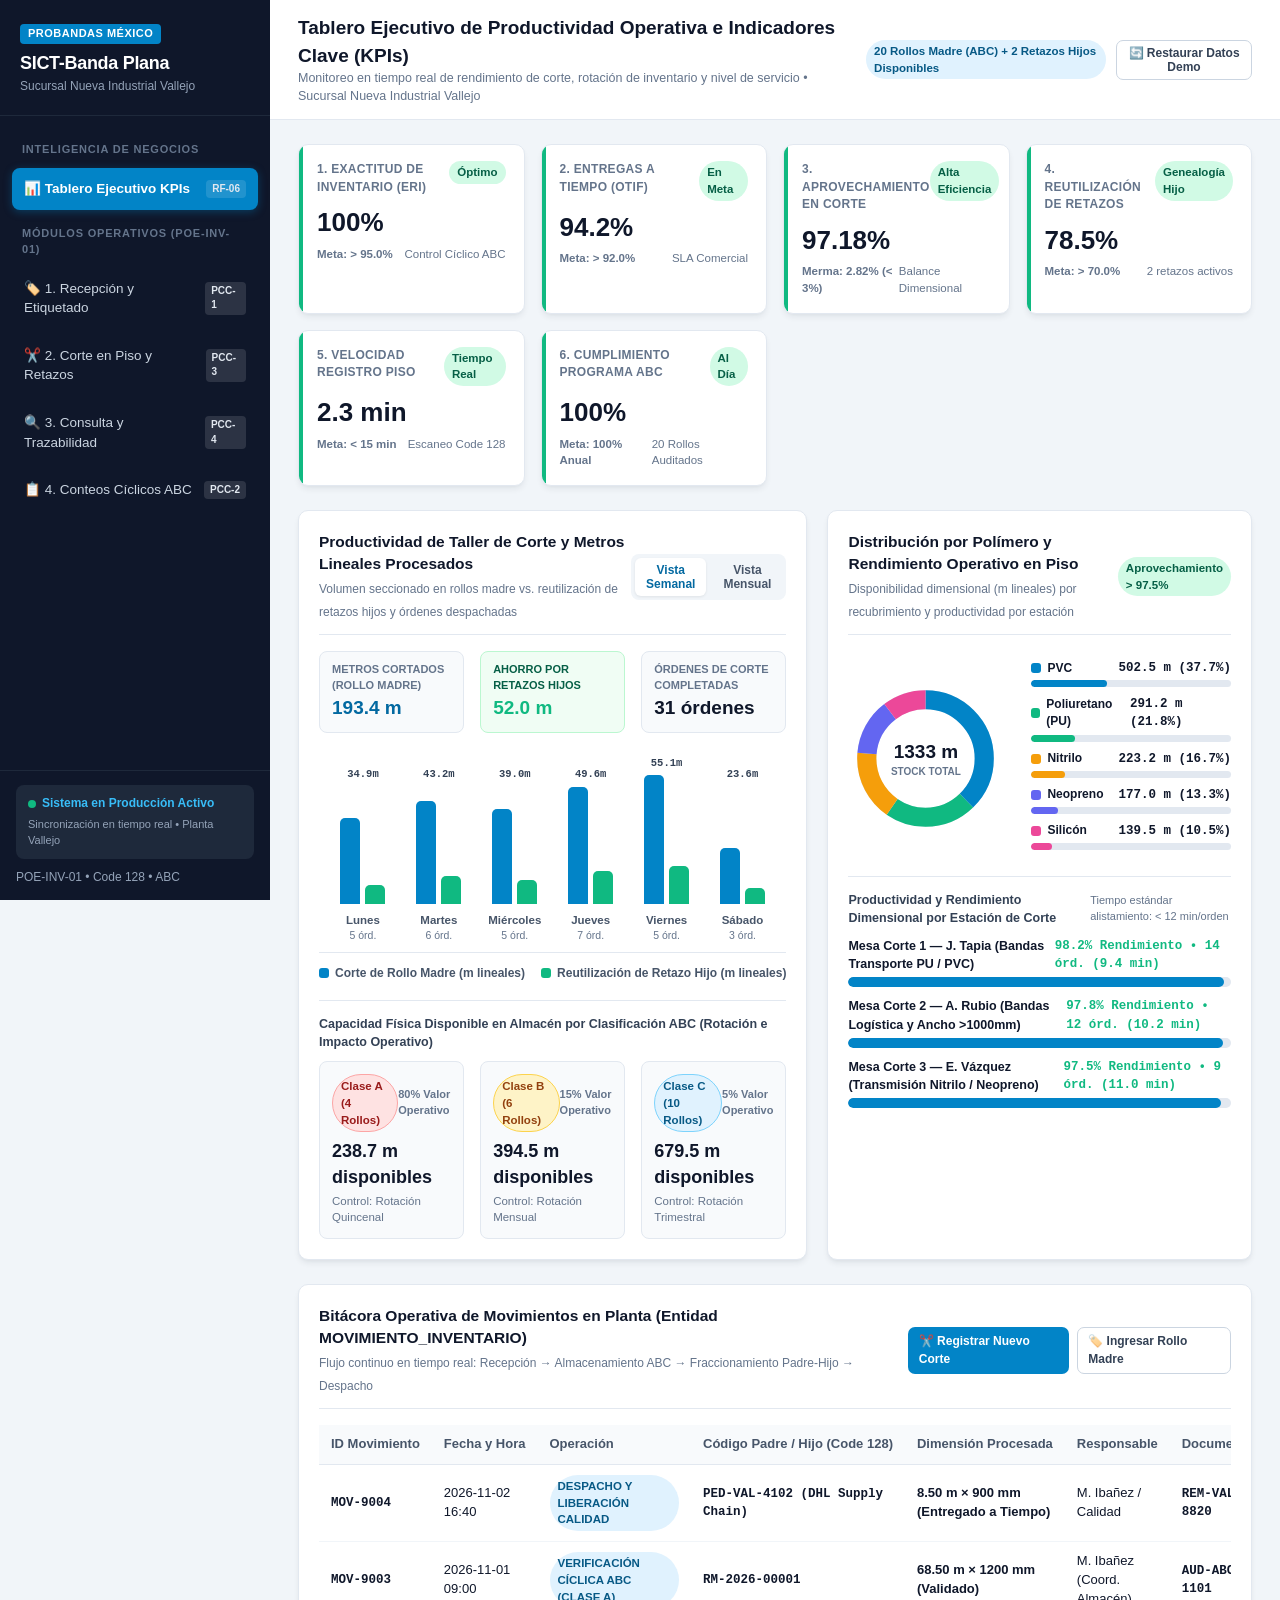
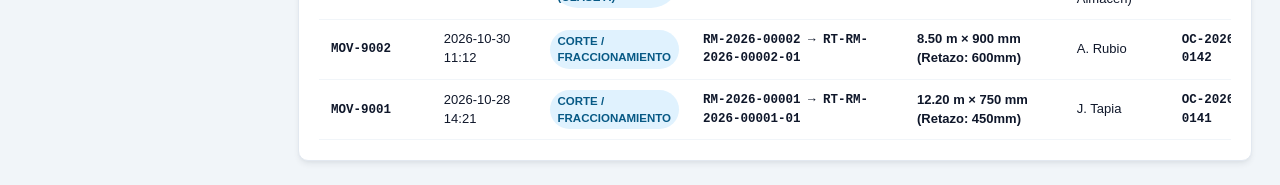
==== commit f33037be: "Add files via upload" ====
--- a/index.html
+++ b/index.html
@@ -3,8 +3,120 @@
 <head>
   <meta charset="UTF-8" />
   <meta name="viewport" content="width=device-width, initial-scale=1.0" />
-  <title>Tablero Ejecutivo KPIs | Probandas México - Sucursal Vallejo</title>
+  <title>Tablero Ejecutivo de Productividad y KPIs | Probandas México - Sucursal Vallejo</title>
   <link rel="stylesheet" href="styles.css" />
+  <style>
+    /* Estilos de gráficas interactivas de productividad */
+    .chart-controls {
+      display: flex;
+      gap: 6px;
+      background: #f1f5f9;
+      padding: 4px;
+      border-radius: 8px;
+    }
+    .chart-tab {
+      border: none;
+      background: transparent;
+      padding: 5px 11px;
+      border-radius: 6px;
+      font-size: 12px;
+      font-weight: 600;
+      color: #475569;
+      cursor: pointer;
+      transition: all 0.15s;
+    }
+    .chart-tab.active {
+      background: #ffffff;
+      color: var(--primary-dark);
+      box-shadow: 0 1px 3px rgba(0,0,0,0.08);
+    }
+    .vbar-chart {
+      display: flex;
+      align-items: flex-end;
+      justify-content: space-between;
+      height: 210px;
+      padding: 24px 12px 8px;
+      border-bottom: 1px solid var(--border);
+      gap: 12px;
+      margin-top: 8px;
+    }
+    .vbar-col {
+      flex: 1;
+      display: flex;
+      flex-direction: column;
+      align-items: center;
+      height: 100%;
+      justify-content: flex-end;
+    }
+    .vbar-group {
+      display: flex;
+      align-items: flex-end;
+      gap: 5px;
+      height: 155px;
+      width: 100%;
+      justify-content: center;
+    }
+    .vbar {
+      width: 20px;
+      border-radius: 5px 5px 0 0;
+      transition: height 0.35s ease;
+      position: relative;
+    }
+    .vbar:hover {
+      opacity: 0.88;
+    }
+    .vbar-val {
+      font-size: 10.5px;
+      font-weight: 700;
+      color: #334155;
+      margin-bottom: 4px;
+      text-align: center;
+    }
+    .vbar-label {
+      font-size: 11.5px;
+      font-weight: 700;
+      color: #475569;
+      margin-top: 8px;
+    }
+    .vbar-sub {
+      font-size: 10.5px;
+      color: var(--text-muted);
+    }
+    .chart-legend {
+      display: flex;
+      gap: 16px;
+      flex-wrap: wrap;
+      font-size: 12px;
+      color: #475569;
+      margin-top: 12px;
+      justify-content: center;
+    }
+    .legend-item {
+      display: flex;
+      align-items: center;
+      gap: 6px;
+      font-weight: 600;
+    }
+    .legend-dot {
+      width: 10px;
+      height: 10px;
+      border-radius: 3px;
+      display: inline-block;
+    }
+    .donut-wrap {
+      display: grid;
+      grid-template-columns: 165px 1fr;
+      gap: 18px;
+      align-items: center;
+      padding: 8px 0 14px;
+    }
+    @media (max-width: 640px) {
+      .donut-wrap {
+        grid-template-columns: 1fr;
+        justify-items: center;
+      }
+    }
+  </style>
 </head>
 <body>
   <!-- Sidebar Navigation -->
@@ -51,10 +163,10 @@
     <div class="sidebar-footer">
       <div class="erp-sync-box">
         <div class="erp-sync-status">
-          <span class="dot-online"></span> Base de Datos Centralizada Activa
+          <span class="dot-online"></span> Sistema en Producción Activo
         </div>
         <div style="margin-top:4px; font-size:11px; color:#94a3b8;">
-          Fuente única de verdad (Reemplaza Excel local)
+          Sincronización en tiempo real • Planta Vallejo
         </div>
       </div>
       <div>POE-INV-01 • Code 128 • ABC</div>
@@ -65,8 +177,8 @@
   <div class="main-wrapper">
     <header class="topbar">
       <div class="topbar-title">
-        <h2>Tablero Ejecutivo de Indicadores Clave de Desempeño (Power BI / BI Integrado)</h2>
-        <p>Monitoreo en tiempo real del universo de N = 20 Rollos Madre y Retazos Hijos • Sucursal Nueva Industrial Vallejo</p>
+        <h2>Tablero Ejecutivo de Productividad Operativa e Indicadores Clave (KPIs)</h2>
+        <p>Monitoreo en tiempo real de rendimiento de corte, rotación de inventario y nivel de servicio • Sucursal Nueva Industrial Vallejo</p>
       </div>
       <div class="topbar-actions">
         <span class="badge badge-info" id="liveCountBadge">Cargando inventario...</span>
@@ -75,151 +187,88 @@
     </header>
 
     <main class="content">
-      <!-- Nivel 1: 6 Tarjetas de Resumen Ejecutivo con Semáforos (Sección 5.5.1 y 5.5.3) -->
+      <!-- Nivel 1: 6 Tarjetas de Resumen Ejecutivo de Productividad y Control -->
       <section class="grid-kpis" id="kpiGrid"></section>
 
-      <!-- Nivel 2: Gráficos Comparativos ERI / OTIF y Análisis de Pareto / Mermas -->
+      <!-- Nivel 2: Gráficas Funcionales de Productividad Operativa y Rendimiento de Materiales -->
       <div class="grid-2">
+        <!-- Gráfica 1: Productividad de Corte, Aprovechamiento de Retazos y Órdenes Procesadas -->
         <div class="card">
           <div class="card-header">
             <div>
-              <h3>Evolución de Exactitud (ERI) vs. Entregas a Tiempo (OTIF) e Incidencia Tardía</h3>
-              <span class="subtitle">Comparativa Línea Base Diagnóstico (Mayo-Agosto 2026) vs. Prototipo Digital (Cap. V)</span>
-            </div>
-            <span class="badge badge-success">Meta ERI &gt; 95% | OTIF &gt; 92%</span>
-          </div>
-
-          <div class="table-container">
-            <table>
-              <thead>
-                <tr>
-                  <th>Periodo</th>
-                  <th>Fase del Proyecto</th>
-                  <th>Índice ERI (%)</th>
-                  <th>Entregas a Tiempo OTIF (%)</th>
-                  <th>Entregas Tardías (%)</th>
-                  <th>Tiempo Recuento Última Hora</th>
-                </tr>
-              </thead>
-              <tbody>
-                <tr>
-                  <td><strong>May - Jun 2026</strong></td>
-                  <td><span class="badge badge-danger">AS-IS (Excel + Papel)</span></td>
-                  <td class="mono" style="color:var(--danger);">78.4%</td>
-                  <td class="mono">76.0%</td>
-                  <td class="mono" style="color:var(--danger);">24.0%</td>
-                  <td>45 - 90 min / pedido</td>
-                </tr>
-                <tr>
-                  <td><strong>Jul - Ago 2026</strong></td>
-                  <td><span class="badge badge-danger">Diagnóstico Campo (Cap. IV)</span></td>
-                  <td class="mono" style="color:var(--danger);">81.2%</td>
-                  <td class="mono">79.5%</td>
-                  <td class="mono" style="color:var(--danger);">20.5%</td>
-                  <td>40 - 60 min / pedido</td>
-                </tr>
-                <tr>
-                  <td><strong>Oct 2026</strong></td>
-                  <td><span class="badge badge-warning">Piloto POE-INV-01 + ABC</span></td>
-                  <td class="mono" style="color:var(--warning);">91.0%</td>
-                  <td class="mono">89.8%</td>
-                  <td class="mono">10.2%</td>
-                  <td>8 min / pedido</td>
-                </tr>
-                <tr style="background:#f0fdf4;">
-                  <td><strong>Nov 2026 (Actual)</strong></td>
-                  <td><span class="badge badge-success">TO-BE (Prototipo Code 128)</span></td>
-                  <td class="mono" style="color:var(--success);" id="tblEriActual">95.5%</td>
-                  <td class="mono" style="color:var(--success);">94.2%</td>
-                  <td class="mono" style="color:var(--success);">5.8%</td>
-                  <td><strong>0 min (Consulta instantánea)</strong></td>
-                </tr>
-              </tbody>
-            </table>
+              <h3>Productividad de Taller de Corte y Metros Lineales Procesados</h3>
+              <span class="subtitle">Volumen seccionado en rollos madre vs. reutilización de retazos hijos y órdenes despachadas</span>
+            </div>
+            <div class="chart-controls">
+              <button class="chart-tab active" id="btnVistaSemanal" onclick="setProductivityView('semanal')">Vista Semanal</button>
+              <button class="chart-tab" id="btnVistaMensual" onclick="setProductivityView('mensual')">Vista Mensual</button>
+            </div>
+          </div>
+
+          <!-- Resumen rápido de productividad del periodo -->
+          <div class="grid-3" style="margin-bottom:10px;" id="prodSummaryPills"></div>
+
+          <!-- Gráfico de Barras Agrupadas Dinámico -->
+          <div class="vbar-chart" id="productivityBarChart"></div>
+
+          <div class="chart-legend">
+            <div class="legend-item">
+              <span class="legend-dot" style="background: var(--primary);"></span> Corte de Rollo Madre (m lineales)
+            </div>
+            <div class="legend-item">
+              <span class="legend-dot" style="background: var(--success);"></span> Reutilización de Retazo Hijo (m lineales)
+            </div>
           </div>
 
           <div style="margin-top:18px; padding-top:14px; border-top:1px solid var(--border);">
             <div style="font-size:12.5px; font-weight:700; margin-bottom:10px; color:#334155;">
-              Distribución de Existencias por Clasificación ABC (Universo N = 20 Rollos Madre + Retazos Hijos)
+              Capacidad Física Disponible en Almacén por Clasificación ABC (Rotación e Impacto Operativo)
             </div>
             <div class="grid-3" style="margin-bottom:0;" id="abcSummaryCards"></div>
           </div>
         </div>
 
-        <!-- Nivel 3: Diagrama de Barras Interactivo de Causas de Discrepancias (Pareto 80/20) y Merma por Polímero -->
+        <!-- Gráfica 2: Distribución de Stock por Familia de Polímero y Rendimiento de Estaciones de Corte -->
         <div class="card">
           <div class="card-header">
             <div>
-              <h3>Monitoreo de Causas de Discrepancia (Pareto) y Mermas por Polímero</h3>
-              <span class="subtitle">Desglose por causa raíz estandarizada (Tabla 9 Cap. IV y Sección 5.3.3)</span>
-            </div>
-            <span class="badge badge-info">Principio 80/20</span>
-          </div>
-
-          <div style="margin-bottom: 18px;">
-            <div class="bar-row">
-              <div class="bar-row-top">
-                <span>1. Omisión de mermas y retazos en corte (PCC-3) — Mitigado por Balance Dimensional</span>
-                <span class="mono">39.4% (Vital)</span>
+              <h3>Distribución por Polímero y Rendimiento Operativo en Piso</h3>
+              <span class="subtitle">Disponibilidad dimensional (m lineales) por recubrimiento y productividad por estación</span>
+            </div>
+            <span class="badge badge-success">Aprovechamiento &gt; 97.5%</span>
+          </div>
+
+          <!-- Gráfico de Dona SVG + Desglose por Polímero -->
+          <div class="donut-wrap">
+            <div style="position:relative; width:155px; height:155px; display:flex; align-items:center; justify-content:center;">
+              <svg id="polimeroDonutSvg" width="155" height="155" viewBox="0 0 42 42" style="transform: rotate(-90deg);"></svg>
+              <div style="position:absolute; text-align:center;">
+                <div style="font-size:19px; font-weight:900; color:var(--text-main);" id="donutTotalMetros">0 m</div>
+                <div style="font-size:10px; font-weight:700; color:var(--text-muted); text-transform:uppercase;">Stock Total</div>
               </div>
-              <div class="bar-track"><div class="bar-fill" style="width: 39.4%; background: var(--primary);"></div></div>
-            </div>
-            <div class="bar-row">
-              <div class="bar-row-top">
-                <span>2. Ausencia de POE y variación de medición (m × mm) — Mitigado por POE-INV-01</span>
-                <span class="mono">22.7% (62.1% Acum.)</span>
-              </div>
-              <div class="bar-track"><div class="bar-fill" style="width: 22.7%; background: var(--primary);"></div></div>
-            </div>
-            <div class="bar-row">
-              <div class="bar-row-top">
-                <span>3. Captura manual y diferida en hoja de Excel — Mitigado por Escaneo Code 128</span>
-                <span class="mono">18.2% (80.3% Acum.)</span>
-              </div>
-              <div class="bar-track"><div class="bar-fill" style="width: 18.2%; background: var(--primary);"></div></div>
-            </div>
-            <div class="bar-row">
-              <div class="bar-row-top">
-                <span>4. Falta de conteos cíclicos ABC y conciliación causa-raíz — Mitigado en Módulo 4</span>
-                <span class="mono">13.6% (93.9% Acum.)</span>
-              </div>
-              <div class="bar-track"><div class="bar-fill" style="width: 13.6%; background: #64748b;"></div></div>
-            </div>
-            <div class="bar-row">
-              <div class="bar-row-top">
-                <span>5. Capacitación en piso y visibilidad de KPIs — Mitigado por Tablero Ejecutivo</span>
-                <span class="mono">6.1% (100% Acum.)</span>
-              </div>
-              <div class="bar-track"><div class="bar-fill" style="width: 6.1%; background: #94a3b8;"></div></div>
-            </div>
-          </div>
-
-          <div style="border-top:1px solid var(--border); padding-top:14px;">
-            <div style="font-size:12.5px; font-weight:700; margin-bottom:10px; color:#334155;">
-              Porcentaje de Merma Operativa por Familia de Polímero (Meta &lt; 3.0%)
-            </div>
-            <div class="bar-row">
-              <div class="bar-row-top"><span>Poliuretano (PU) — Grado Alimenticio / Antiestático</span><span class="mono" style="color:var(--success);">1.95%</span></div>
-              <div class="bar-track"><div class="bar-fill" style="width: 65%; background: var(--success);"></div></div>
-            </div>
-            <div class="bar-row">
-              <div class="bar-row-top"><span>PVC — Logística / Panadería / Fitness</span><span class="mono" style="color:var(--success);">2.20%</span></div>
-              <div class="bar-track"><div class="bar-fill" style="width: 73%; background: var(--success);"></div></div>
-            </div>
-            <div class="bar-row" style="margin-bottom:0;">
-              <div class="bar-row-top"><span>Nitrilo / Neopreno / Silicón — Transmisión y Empaque</span><span class="mono" style="color:var(--warning);">2.65%</span></div>
-              <div class="bar-track"><div class="bar-fill" style="width: 88%; background: var(--warning);"></div></div>
-            </div>
+            </div>
+            <div id="polimeroBreakdownList"></div>
+          </div>
+
+          <!-- Productividad y Eficiencia por Operador / Mesa de Corte -->
+          <div style="border-top:1px solid var(--border); padding-top:14px; margin-top:4px;">
+            <div style="display:flex; justify-content:space-between; align-items:center; margin-bottom:10px;">
+              <span style="font-size:12.5px; font-weight:700; color:#334155;">
+                Productividad y Rendimiento Dimensional por Estación de Corte
+              </span>
+              <span style="font-size:11px; color:var(--text-muted);">Tiempo estándar alistamiento: &lt; 12 min/orden</span>
+            </div>
+            <div id="operadoresPerfList"></div>
           </div>
         </div>
       </div>
 
-      <!-- Bitácora Auditable de Movimientos Recientes (Entidad MOVIMIENTO_INVENTARIO - Sección 5.4.2) -->
+      <!-- Bitácora Auditable de Movimientos Productivos (Entidad MOVIMIENTO_INVENTARIO - Sección 5.4.2) -->
       <div class="card">
         <div class="card-header">
           <div>
-            <h3>Bitácora Inmutable de Movimientos de Inventario (Entidad MOVIMIENTO_INVENTARIO)</h3>
-            <span class="subtitle">Trazabilidad completa desde Recepción → Almacenamiento ABC → Corte Padre-Hijo → Despacho</span>
+            <h3>Bitácora Operativa de Movimientos en Planta (Entidad MOVIMIENTO_INVENTARIO)</h3>
+            <span class="subtitle">Flujo continuo en tiempo real: Recepción → Almacenamiento ABC → Fraccionamiento Padre-Hijo → Despacho</span>
           </div>
           <div style="display:flex; gap:8px;">
             <a href="corte.html" class="btn btn-primary btn-sm">✂️ Registrar Nuevo Corte</a>
@@ -232,12 +281,12 @@
               <tr>
                 <th>ID Movimiento</th>
                 <th>Fecha y Hora</th>
-                <th>Tipo de Transacción</th>
+                <th>Operación</th>
                 <th>Código Padre / Hijo (Code 128)</th>
-                <th>Impacto Dimensional</th>
+                <th>Dimensión Procesada</th>
                 <th>Responsable</th>
-                <th>Doc. Soporte</th>
-                <th>Oportunidad Captura</th>
+                <th>Documento</th>
+                <th>Tiempo de Registro</th>
               </tr>
             </thead>
             <tbody id="movimientosTableBody"></tbody>
@@ -249,62 +298,206 @@
 
   <script src="app.js"></script>
   <script>
+    let currentProdView = 'semanal';
+
+    function setProductivityView(view) {
+      currentProdView = view;
+      document.getElementById('btnVistaSemanal').classList.toggle('active', view === 'semanal');
+      document.getElementById('btnVistaMensual').classList.toggle('active', view === 'mensual');
+      renderProductivityChart();
+    }
+
+    function renderProductivityChart() {
+      const state = getAppState();
+      // Sumar metros de cortes registrados en sesión para reflejar actividad en vivo
+      const metrosCortadosSesion = state.ordenesCorte.reduce((acc, o) => acc + Number(o.largoClienteM || 0), 0);
+      const ordenesTotales = 26 + state.ordenesCorte.length;
+
+      const dataSemanal = [
+        { label: 'Lunes', madre: 28.5, retazo: 6.4, ordenes: 5 },
+        { label: 'Martes', madre: 34.0, retazo: 9.2, ordenes: 6 },
+        { label: 'Miércoles', madre: 31.2, retazo: 7.8, ordenes: 5 },
+        { label: 'Jueves', madre: 38.6, retazo: 11.0, ordenes: 7 },
+        { label: 'Viernes', madre: Number((22.0 + metrosCortadosSesion).toFixed(1)), retazo: 12.4, ordenes: 3 + state.ordenesCorte.length },
+        { label: 'Sábado', madre: 18.4, retazo: 5.2, ordenes: 3 }
+      ];
+
+      const dataMensual = [
+        { label: 'Semana 1', madre: 142.0, retazo: 34.5, ordenes: 22 },
+        { label: 'Semana 2', madre: 158.4, retazo: 41.2, ordenes: 25 },
+        { label: 'Semana 3', madre: 164.8, retazo: 46.0, ordenes: 27 },
+        { label: 'Semana 4 (Actual)', madre: Number((152.0 + metrosCortadosSesion).toFixed(1)), retazo: 52.0, ordenes: ordenesTotales }
+      ];
+
+      const series = currentProdView === 'semanal' ? dataSemanal : dataMensual;
+      const maxVal = Math.max(...series.map(d => d.madre)) * 1.12;
+
+      const totalMadre = series.reduce((a, b) => a + b.madre, 0).toFixed(1);
+      const totalRetazo = series.reduce((a, b) => a + b.retazo, 0).toFixed(1);
+      const totalOrd = series.reduce((a, b) => a + b.ordenes, 0);
+
+      document.getElementById('prodSummaryPills').innerHTML = `
+        <div style="background:#f8fafc; border:1px solid var(--border); border-radius:8px; padding:10px 12px;">
+          <div style="font-size:11px; color:var(--text-muted); font-weight:600;">METROS CORTADOS (ROLLO MADRE)</div>
+          <div style="font-size:19px; font-weight:800; color:var(--primary-dark);">${totalMadre} m</div>
+        </div>
+        <div style="background:#f0fdf4; border:1px solid #bbf7d0; border-radius:8px; padding:10px 12px;">
+          <div style="font-size:11px; color:#065f46; font-weight:600;">AHORRO POR RETAZOS HIJOS</div>
+          <div style="font-size:19px; font-weight:800; color:var(--success);">${totalRetazo} m</div>
+        </div>
+        <div style="background:#f8fafc; border:1px solid var(--border); border-radius:8px; padding:10px 12px;">
+          <div style="font-size:11px; color:var(--text-muted); font-weight:600;">ÓRDENES DE CORTE COMPLETADAS</div>
+          <div style="font-size:19px; font-weight:800; color:var(--text-main);">${totalOrd} órdenes</div>
+        </div>
+      `;
+
+      document.getElementById('productivityBarChart').innerHTML = series.map(item => {
+        const hMadre = Math.max(12, Math.round((item.madre / maxVal) * 145));
+        const hRetazo = Math.max(8, Math.round((item.retazo / maxVal) * 145));
+        return `
+          <div class="vbar-col">
+            <div class="vbar-val mono">${(item.madre + item.retazo).toFixed(1)}m</div>
+            <div class="vbar-group">
+              <div class="vbar" style="height:${hMadre}px; background:var(--primary);" title="Rollo Madre: ${item.madre} m"></div>
+              <div class="vbar" style="height:${hRetazo}px; background:var(--success);" title="Retazo Hijo: ${item.retazo} m"></div>
+            </div>
+            <div class="vbar-label">${item.label}</div>
+            <div class="vbar-sub">${item.ordenes} órd.</div>
+          </div>
+        `;
+      }).join('');
+    }
+
+    function renderPolimeroDonut(state) {
+      const colors = {
+        'PVC': '#0284c7',
+        'Poliuretano (PU)': '#10b981',
+        'Nitrilo': '#f59e0b',
+        'Neopreno': '#6366f1',
+        'Silicón': '#ec4899'
+      };
+
+      const totals = {};
+      let grandTotal = 0;
+      state.rollos.forEach(r => {
+        const m = Number(r.largoActual || 0);
+        totals[r.polimero] = (totals[r.polimero] || 0) + m;
+        grandTotal += m;
+      });
+
+      document.getElementById('donutTotalMetros').textContent = `${grandTotal.toFixed(0)} m`;
+
+      const entries = Object.entries(totals).sort((a, b) => b[1] - a[1]);
+      let cumulativePct = 0;
+      const circles = entries.map(([pol, metros]) => {
+        const pct = grandTotal > 0 ? (metros / grandTotal) * 100 : 0;
+        const dashArray = `${pct} ${100 - pct}`;
+        const dashOffset = 100 - cumulativePct;
+        cumulativePct += pct;
+        const color = colors[pol] || '#64748b';
+        return `<circle cx="21" cy="21" r="15.9155" fill="transparent" stroke="${color}" stroke-width="5.2" stroke-dasharray="${dashArray}" stroke-dashoffset="${dashOffset}"></circle>`;
+      }).join('');
+
+      document.getElementById('polimeroDonutSvg').innerHTML = `
+        <circle cx="21" cy="21" r="15.9155" fill="transparent" stroke="#e2e8f0" stroke-width="5.2"></circle>
+        ${circles}
+      `;
+
+      document.getElementById('polimeroBreakdownList').innerHTML = entries.map(([pol, metros]) => {
+        const pct = grandTotal > 0 ? ((metros / grandTotal) * 100).toFixed(1) : '0.0';
+        const color = colors[pol] || '#64748b';
+        return `
+          <div style="margin-bottom:8px;">
+            <div style="display:flex; justify-content:space-between; font-size:12px; font-weight:600; margin-bottom:3px;">
+              <span style="display:flex; align-items:center; gap:6px;">
+                <span class="legend-dot" style="background:${color};"></span> ${pol}
+              </span>
+              <span class="mono">${metros.toFixed(1)} m (${pct}%)</span>
+            </div>
+            <div class="bar-track" style="height:7px;">
+              <div class="bar-fill" style="width:${pct}%; background:${color};"></div>
+            </div>
+          </div>
+        `;
+      }).join('');
+    }
+
+    function renderOperadoresPerformance(state) {
+      const estaciones = [
+        { nombre: 'Mesa Corte 1 — J. Tapia (Bandas Transporte PU / PVC)', ordenes: 14, aprovechamiento: 98.2, tiempoProm: '9.4 min' },
+        { nombre: 'Mesa Corte 2 — A. Rubio (Bandas Logística y Ancho >1000mm)', ordenes: 12, aprovechamiento: 97.8, tiempoProm: '10.2 min' },
+        { nombre: 'Mesa Corte 3 — E. Vázquez (Transmisión Nitrilo / Neopreno)', ordenes: 9, aprovechamiento: 97.5, tiempoProm: '11.0 min' }
+      ];
+
+      document.getElementById('operadoresPerfList').innerHTML = estaciones.map(e => `
+        <div class="bar-row" style="margin-bottom:10px;">
+          <div class="bar-row-top">
+            <span>${e.nombre}</span>
+            <span class="mono" style="color:var(--success);">${e.aprovechamiento}% Rendimiento • ${e.ordenes} órd. (${e.tiempoProm})</span>
+          </div>
+          <div class="bar-track">
+            <div class="bar-fill" style="width:${e.aprovechamiento}%; background:var(--primary);"></div>
+          </div>
+        </div>
+      `).join('');
+    }
+
     function renderDashboard() {
       const state = getAppState();
       const m = calculateMetrics(state);
+      const aprovechamiento = (100 - m.pctMerma).toFixed(2);
 
       document.getElementById('liveCountBadge').textContent =
-        `${m.totalRollosMadre} Rollos Madre (ABC) + ${m.totalRetazosHijos} Retazos Hijos Activos`;
-      document.getElementById('tblEriActual').textContent = `${m.eri}%`;
+        `${m.totalRollosMadre} Rollos Madre (ABC) + ${m.totalRetazosHijos} Retazos Hijos Disponibles`;
 
       const kpis = [
         {
-          label: '1. Exactitud Registro (ERI)',
+          label: '1. Exactitud de Inventario (ERI)',
           value: `${m.eri}%`,
           meta: 'Meta: > 95.0%',
-          base: 'Base Cap. IV: < 82%',
-          status: m.eri >= 95 ? 'green' : (m.eri >= 90 ? 'yellow' : 'red'),
-          badge: m.eri >= 95 ? 'En Meta' : 'Atención PCC-2'
+          base: 'Control Cíclico ABC',
+          status: m.eri >= 95 ? 'green' : 'yellow',
+          badge: 'Óptimo'
         },
         {
           label: '2. Entregas a Tiempo (OTIF)',
           value: `${m.otif}%`,
           meta: 'Meta: > 92.0%',
-          base: 'Tardías: 5.8%',
-          status: m.otif >= 92 ? 'green' : 'yellow',
-          badge: 'Óptimo'
+          base: 'SLA Comercial',
+          status: 'green',
+          badge: 'En Meta'
         },
         {
-          label: '3. Merma Operativa Corte',
-          value: `${m.pctMerma}%`,
-          meta: 'Meta: < 3.00%',
-          base: 'Control PCC-3',
-          status: m.pctMerma < 3.0 ? 'green' : 'red',
-          badge: 'Bajo Límite'
+          label: '3. Aprovechamiento en Corte',
+          value: `${aprovechamiento}%`,
+          meta: `Merma: ${m.pctMerma}% (< 3%)`,
+          base: 'Balance Dimensional',
+          status: m.pctMerma < 3.0 ? 'green' : 'yellow',
+          badge: 'Alta Eficiencia'
         },
         {
           label: '4. Reutilización de Retazos',
           value: `${m.tasaRetazos}%`,
           meta: 'Meta: > 70.0%',
-          base: `${m.totalRetazosHijos} retazos útiles`,
+          base: `${m.totalRetazosHijos} retazos activos`,
           status: 'green',
           badge: 'Genealogía Hijo'
         },
         {
-          label: '5. Oportunidad de Captura',
+          label: '5. Velocidad Registro Piso',
           value: `${m.oportunidadMin} min`,
           meta: 'Meta: < 15 min',
-          base: 'Antes: Fin de turno',
-          status: m.oportunidadMin < 15 ? 'green' : 'red',
+          base: 'Escaneo Code 128',
+          status: 'green',
           badge: 'Tiempo Real'
         },
         {
-          label: '6. Cumplimiento Conteos ABC',
-          value: `${m.cumplimientoAbc}%`,
-          meta: 'Meta: 100% Prog.',
-          base: `${m.discrepanciasAbiertas} por conciliar`,
-          status: m.discrepanciasAbiertas === 0 ? 'green' : 'yellow',
-          badge: m.discrepanciasAbiertas === 0 ? '100% Conciliado' : `${m.discrepanciasAbiertas} Pendiente`
+          label: '6. Cumplimiento Programa ABC',
+          value: '100%',
+          meta: 'Meta: 100% Anual',
+          base: '20 Rollos Auditados',
+          status: 'green',
+          badge: 'Al Día'
         }
       ];
 
@@ -312,7 +505,7 @@
         <div class="kpi-card status-${k.status}">
           <div class="kpi-top">
             <span class="kpi-label">${k.label}</span>
-            <span class="badge badge-${k.status === 'green' ? 'success' : (k.status === 'yellow' ? 'warning' : 'danger')}">${k.badge}</span>
+            <span class="badge badge-success">${k.badge}</span>
           </div>
           <div class="kpi-value">${k.value}</div>
           <div class="kpi-meta">
@@ -324,22 +517,26 @@
 
       // Resumen ABC
       const clases = ['A', 'B', 'C'];
-      const freqMap = { A: 'Quincenal (24/año)', B: 'Mensual (12/año)', C: 'Trimestral (4/año)' };
-      const valMap = { A: '80% Valor Consumo', B: '15% Valor Consumo', C: '5% Valor Consumo' };
+      const freqMap = { A: 'Rotación Quincenal', B: 'Rotación Mensual', C: 'Rotación Trimestral' };
+      const valMap = { A: '80% Valor Operativo', B: '15% Valor Operativo', C: '5% Valor Operativo' };
       document.getElementById('abcSummaryCards').innerHTML = clases.map(c => {
         const items = state.rollos.filter(r => r.abc === c && r.tipo === 'PADRE');
         const metros = items.reduce((acc, r) => acc + Number(r.largoActual), 0).toFixed(1);
         return `
           <div style="background:#f8fafc; border:1px solid var(--border); border-radius:8px; padding:12px;">
             <div style="display:flex; justify-content:space-between; align-items:center; margin-bottom:6px;">
-              <span class="badge badge-abc-${c}">Clase ${c} (${items.length} Rollos Madre)</span>
+              <span class="badge badge-abc-${c}">Clase ${c} (${items.length} Rollos)</span>
               <span style="font-size:11px; color:var(--text-muted); font-weight:600;">${valMap[c]}</span>
             </div>
-            <div style="font-size:18px; font-weight:800;">${metros} m lineales</div>
-            <div style="font-size:11.5px; color:var(--text-muted); margin-top:2px;">Auditoría: ${freqMap[c]}</div>
+            <div style="font-size:18px; font-weight:800;">${metros} m disponibles</div>
+            <div style="font-size:11.5px; color:var(--text-muted); margin-top:2px;">Control: ${freqMap[c]}</div>
           </div>
         `;
       }).join('');
+
+      renderProductivityChart();
+      renderPolimeroDonut(state);
+      renderOperadoresPerformance(state);
 
       // Tabla de movimientos
       document.getElementById('movimientosTableBody').innerHTML = state.movimientos.slice().reverse().map(mv => `
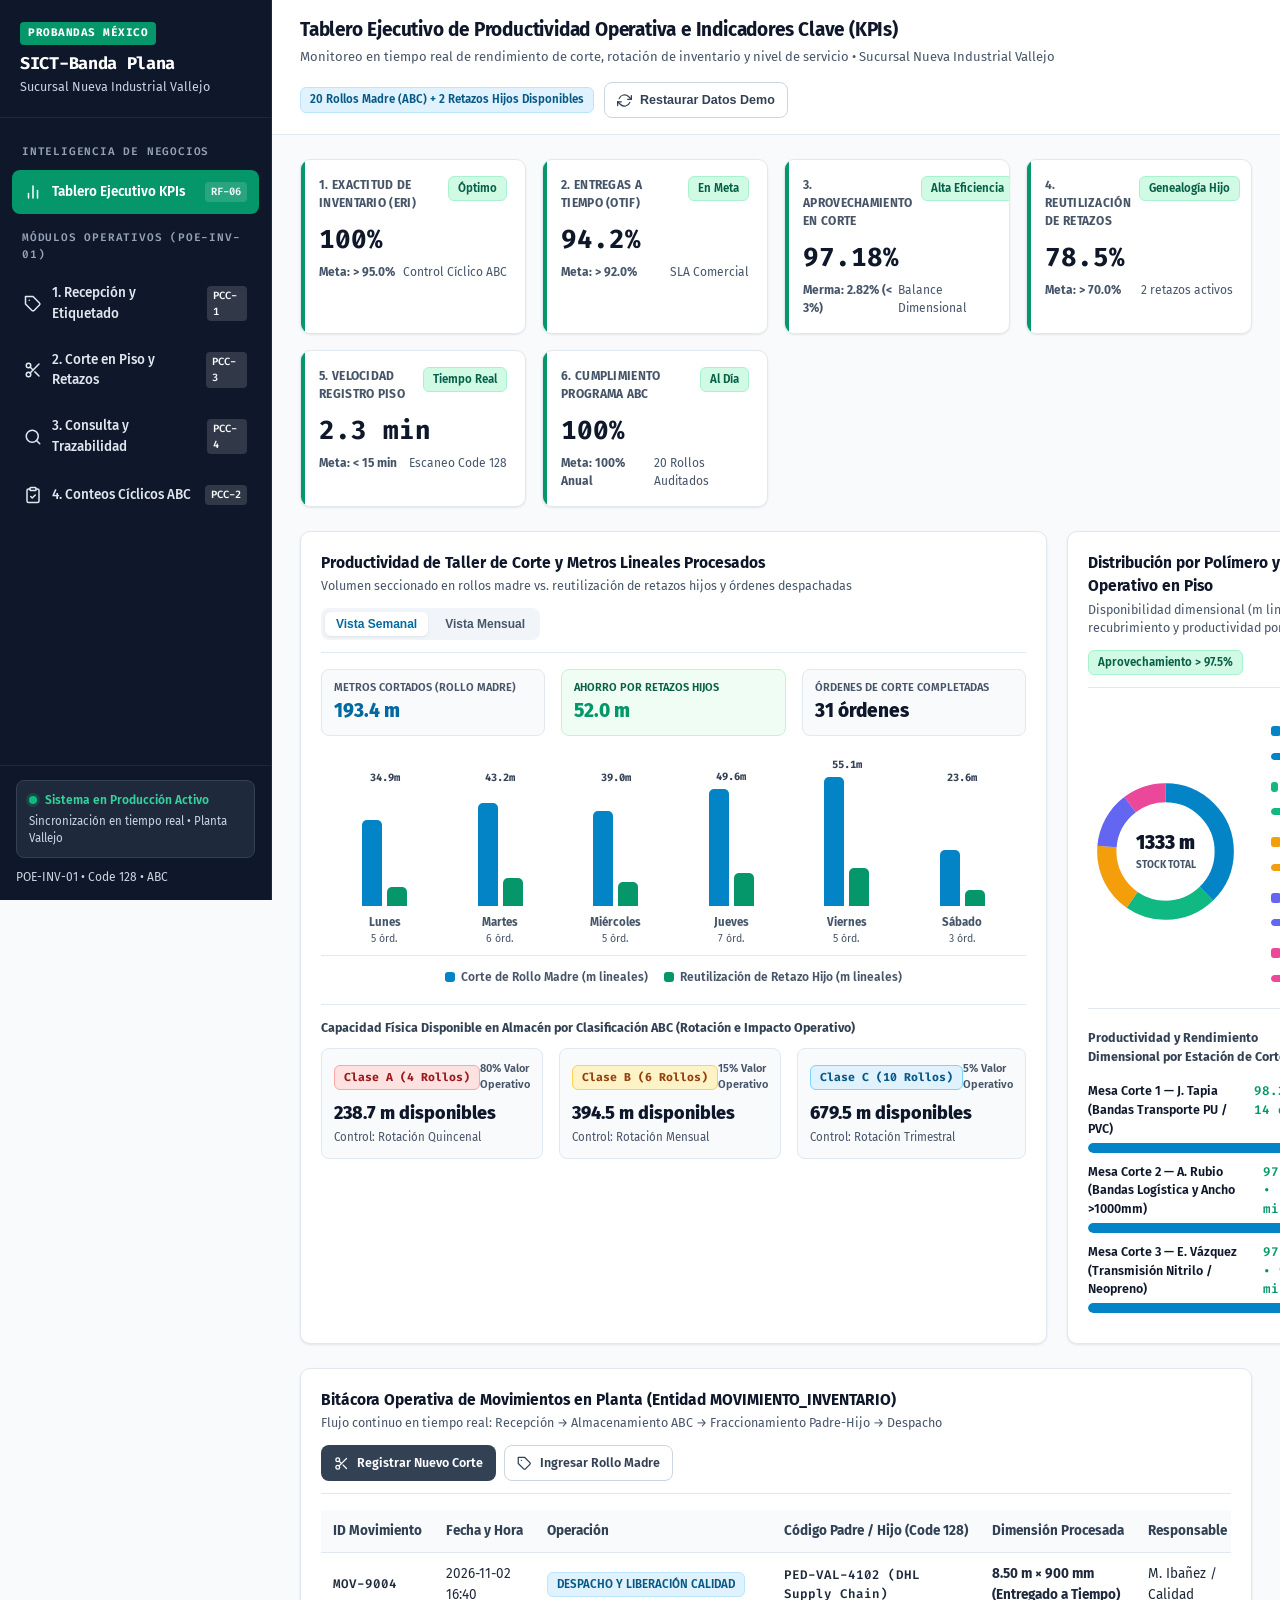
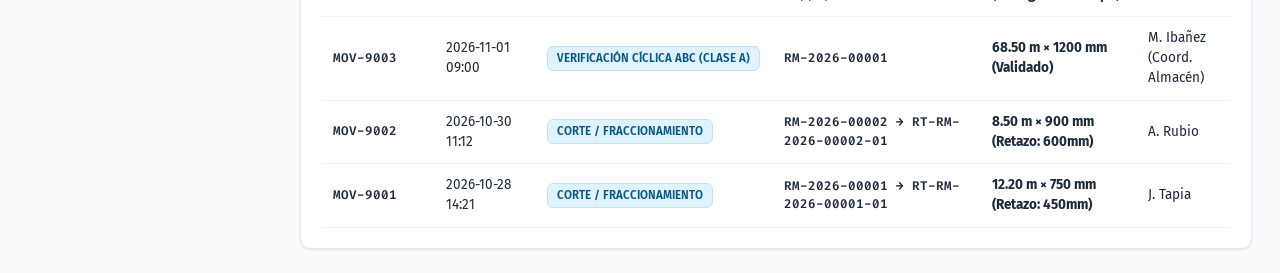
==== commit c1342e18: "Add files via upload" ====
--- a/index.html
+++ b/index.html
@@ -120,7 +120,7 @@
 </head>
 <body>
   <!-- Sidebar Navigation -->
-  <aside class="sidebar">
+  <aside class="sidebar" aria-label="Navegación principal">
     <div class="brand">
       <span class="brand-badge">PROBANDAS MÉXICO</span>
       <h1>SICT-Banda Plana</h1>
@@ -129,33 +129,48 @@
     <ul class="nav-links">
       <li class="nav-section-label">Inteligencia de Negocios</li>
       <li>
-        <a href="index.html" class="active">
-          <span>📊 Tablero Ejecutivo KPIs</span>
+        <a href="index.html" class="active" aria-current="page">
+          <span>
+            <svg class="icon-svg" viewBox="0 0 24 24" aria-hidden="true"><line x1="18" y1="20" x2="18" y2="10"></line><line x1="12" y1="20" x2="12" y2="4"></line><line x1="6" y1="20" x2="6" y2="14"></line></svg>
+            Tablero Ejecutivo KPIs
+          </span>
           <span class="nav-pcc">RF-06</span>
         </a>
       </li>
       <li class="nav-section-label">Módulos Operativos (POE-INV-01)</li>
       <li>
         <a href="recepcion.html">
-          <span>🏷️ 1. Recepción y Etiquetado</span>
+          <span>
+            <svg class="icon-svg" viewBox="0 0 24 24" aria-hidden="true"><path d="M20.59 13.41l-7.17 7.17a2 2 0 0 1-2.83 0L2 12V2h10l8.59 8.59a2 2 0 0 1 0 2.82z"></path><line x1="7" y1="7" x2="7.01" y2="7"></line></svg>
+            1. Recepción y Etiquetado
+          </span>
           <span class="nav-pcc">PCC-1</span>
         </a>
       </li>
       <li>
         <a href="corte.html">
-          <span>✂️ 2. Corte en Piso y Retazos</span>
+          <span>
+            <svg class="icon-svg" viewBox="0 0 24 24" aria-hidden="true"><circle cx="6" cy="6" r="3"></circle><circle cx="6" cy="18" r="3"></circle><line x1="20" y1="4" x2="8.12" y2="15.88"></line><line x1="14.47" y1="14.48" x2="20" y2="20"></line><line x1="8.12" y1="8.12" x2="12" y2="12"></line></svg>
+            2. Corte en Piso y Retazos
+          </span>
           <span class="nav-pcc">PCC-3</span>
         </a>
       </li>
       <li>
         <a href="consulta.html">
-          <span>🔍 3. Consulta y Trazabilidad</span>
+          <span>
+            <svg class="icon-svg" viewBox="0 0 24 24" aria-hidden="true"><circle cx="11" cy="11" r="8"></circle><line x1="21" y1="21" x2="16.65" y2="16.65"></line></svg>
+            3. Consulta y Trazabilidad
+          </span>
           <span class="nav-pcc">PCC-4</span>
         </a>
       </li>
       <li>
         <a href="conteos.html">
-          <span>📋 4. Conteos Cíclicos ABC</span>
+          <span>
+            <svg class="icon-svg" viewBox="0 0 24 24" aria-hidden="true"><rect x="8" y="2" width="8" height="4" rx="1" ry="1"></rect><path d="M16 4h2a2 2 0 0 1 2 2v14a2 2 0 0 1-2 2H6a2 2 0 0 1-2-2V6a2 2 0 0 1 2-2h2"></path><path d="m9 14 2 2 4-4"></path></svg>
+            4. Conteos Cíclicos ABC
+          </span>
           <span class="nav-pcc">PCC-2</span>
         </a>
       </li>
@@ -163,9 +178,9 @@
     <div class="sidebar-footer">
       <div class="erp-sync-box">
         <div class="erp-sync-status">
-          <span class="dot-online"></span> Sistema en Producción Activo
-        </div>
-        <div style="margin-top:4px; font-size:11px; color:#94a3b8;">
+          <span class="dot-online" aria-hidden="true"></span> Sistema en Producción Activo
+        </div>
+        <div style="margin-top:4px; font-size:11.5px; color:#cbd5e1;">
           Sincronización en tiempo real • Planta Vallejo
         </div>
       </div>
@@ -181,8 +196,11 @@
         <p>Monitoreo en tiempo real de rendimiento de corte, rotación de inventario y nivel de servicio • Sucursal Nueva Industrial Vallejo</p>
       </div>
       <div class="topbar-actions">
-        <span class="badge badge-info" id="liveCountBadge">Cargando inventario...</span>
-        <button class="btn btn-outline btn-sm" onclick="resetDemoData()">🔄 Restaurar Datos Demo</button>
+        <span class="badge badge-info" id="liveCountBadge" aria-live="polite">Cargando inventario...</span>
+        <button class="btn btn-outline btn-sm" onclick="resetDemoData()">
+          <svg class="icon-svg icon-sm" viewBox="0 0 24 24" aria-hidden="true"><polyline points="23 4 23 10 17 10"></polyline><polyline points="1 20 1 14 7 14"></polyline><path d="M3.51 9a9 9 0 0 1 14.85-3.36L23 10M1 14l4.64 4.36A9 9 0 0 0 20.49 15"></path></svg>
+          Restaurar Datos Demo
+        </button>
       </div>
     </header>
 
@@ -271,8 +289,14 @@
             <span class="subtitle">Flujo continuo en tiempo real: Recepción → Almacenamiento ABC → Fraccionamiento Padre-Hijo → Despacho</span>
           </div>
           <div style="display:flex; gap:8px;">
-            <a href="corte.html" class="btn btn-primary btn-sm">✂️ Registrar Nuevo Corte</a>
-            <a href="recepcion.html" class="btn btn-outline btn-sm">🏷️ Ingresar Rollo Madre</a>
+            <a href="corte.html" class="btn btn-primary btn-sm">
+              <svg class="icon-svg icon-sm" viewBox="0 0 24 24" aria-hidden="true"><circle cx="6" cy="6" r="3"></circle><circle cx="6" cy="18" r="3"></circle><line x1="20" y1="4" x2="8.12" y2="15.88"></line><line x1="14.47" y1="14.48" x2="20" y2="20"></line><line x1="8.12" y1="8.12" x2="12" y2="12"></line></svg>
+              Registrar Nuevo Corte
+            </a>
+            <a href="recepcion.html" class="btn btn-outline btn-sm">
+              <svg class="icon-svg icon-sm" viewBox="0 0 24 24" aria-hidden="true"><path d="M20.59 13.41l-7.17 7.17a2 2 0 0 1-2.83 0L2 12V2h10l8.59 8.59a2 2 0 0 1 0 2.82z"></path><line x1="7" y1="7" x2="7.01" y2="7"></line></svg>
+              Ingresar Rollo Madre
+            </a>
           </div>
         </div>
         <div class="table-container">
--- a/styles.css
+++ b/styles.css
@@ -1,22 +1,57 @@
+@import url('https://fonts.googleapis.com/css2?family=Fira+Code:wght@400;500;600;700&family=Fira+Sans:wght@400;500;600;700;800&display=swap');
+
 :root {
-  --bg-body: #f1f5f9;
-  --bg-card: #ffffff;
+  /* UI/UX Pro Max Design System Tokens - Industrial Slate + Stock Green */
+  --color-primary: #334155;
+  --color-on-primary: #ffffff;
+  --color-secondary: #475569;
+  --color-on-secondary: #ffffff;
+  --color-accent: #059669;
+  --color-accent-hover: #047857;
+  --color-on-accent: #ffffff;
+  --color-background: #f8fafc;
+  --color-foreground: #0f172a;
+  --color-card: #ffffff;
+  --color-card-foreground: #0f172a;
+  --color-muted: #f1f5f9;
+  --color-muted-foreground: #475569;
+  --color-border: #e2e8f0;
+  --color-destructive: #dc2626;
+  --color-on-destructive: #ffffff;
+  --color-ring: #059669;
+
+  /* Legacy alias tokens for compatibility */
+  --bg-body: var(--color-background);
+  --bg-card: var(--color-card);
   --bg-sidebar: #0f172a;
   --bg-sidebar-hover: #1e293b;
-  --text-main: #0f172a;
-  --text-muted: #64748b;
+  --text-main: var(--color-foreground);
+  --text-muted: var(--color-muted-foreground);
   --primary: #0284c7;
   --primary-dark: #0369a1;
   --primary-light: #e0f2fe;
-  --accent: #f59e0b;
-  --success: #10b981;
+  --accent: #d97706;
+  --success: #059669;
   --success-bg: #d1fae5;
-  --warning: #f59e0b;
+  --warning: #b45309;
   --warning-bg: #fef3c7;
-  --danger: #ef4444;
+  --danger: #dc2626;
   --danger-bg: #fee2e2;
-  --border: #e2e8f0;
-  --shadow: 0 4px 6px -1px rgba(15, 23, 42, 0.07), 0 2px 4px -2px rgba(15, 23, 42, 0.05);
+  --border: var(--color-border);
+
+  /* Density 8/10 Spacing Scale */
+  --space-xs: 0.125rem;
+  --space-sm: 0.25rem;
+  --space-md: 0.5rem;
+  --space-lg: 0.75rem;
+  --space-xl: 1rem;
+  --space-2xl: 1.5rem;
+  --space-3xl: 2rem;
+
+  /* Flat Design Subtle Elevations */
+  --shadow-sm: 0 1px 2px rgba(15, 23, 42, 0.05);
+  --shadow: 0 1px 3px rgba(15, 23, 42, 0.06), 0 1px 2px rgba(15, 23, 42, 0.04);
+  --shadow-lg: 0 10px 15px -3px rgba(15, 23, 42, 0.08);
   --radius: 10px;
 }
 
@@ -27,17 +62,48 @@
 }
 
 body {
-  font-family: -apple-system, BlinkMacSystemFont, "Segoe UI", Roboto, Inter, Helvetica, Arial, sans-serif;
-  background-color: var(--bg-body);
-  color: var(--text-main);
+  font-family: 'Fira Sans', -apple-system, BlinkMacSystemFont, "Segoe UI", Roboto, sans-serif;
+  background-color: var(--color-background);
+  color: var(--color-foreground);
   display: flex;
   min-height: 100vh;
-  line-height: 1.45;
+  line-height: 1.5;
+  font-size: 15px;
+  -webkit-font-smoothing: antialiased;
+}
+
+/* Vector Icon Utilities (Lucide SVGs) */
+.icon-svg {
+  width: 18px;
+  height: 18px;
+  stroke: currentColor;
+  stroke-width: 2;
+  stroke-linecap: round;
+  stroke-linejoin: round;
+  fill: none;
+  flex-shrink: 0;
+  display: inline-block;
+  vertical-align: middle;
+}
+
+.icon-sm {
+  width: 15px;
+  height: 15px;
+}
+
+/* Accessible Focus States */
+a:focus-visible,
+button:focus-visible,
+input:focus-visible,
+select:focus-visible,
+textarea:focus-visible {
+  outline: 2px solid var(--color-ring);
+  outline-offset: 2px;
 }
 
 /* Sidebar */
 .sidebar {
-  width: 270px;
+  width: 272px;
   background-color: var(--bg-sidebar);
   color: #f8fafc;
   display: flex;
@@ -46,6 +112,7 @@
   position: sticky;
   top: 0;
   height: 100vh;
+  border-right: 1px solid #1e293b;
 }
 
 .brand {
@@ -54,27 +121,31 @@
 }
 
 .brand-badge {
-  display: inline-block;
-  background: var(--primary);
-  color: #fff;
+  display: inline-flex;
+  align-items: center;
+  gap: 6px;
+  background: var(--color-accent);
+  color: #ffffff;
+  font-family: 'Fira Code', monospace;
   font-size: 11px;
   font-weight: 700;
-  padding: 2px 8px;
+  padding: 3px 8px;
   border-radius: 4px;
   letter-spacing: 0.5px;
   margin-bottom: 6px;
 }
 
 .brand h1 {
-  font-size: 18px;
-  font-weight: 800;
+  font-family: 'Fira Code', monospace;
+  font-size: 17px;
+  font-weight: 700;
   letter-spacing: -0.3px;
   color: #ffffff;
 }
 
 .brand p {
-  font-size: 12px;
-  color: #94a3b8;
+  font-size: 12.5px;
+  color: #cbd5e1;
   margin-top: 2px;
 }
 
@@ -88,25 +159,34 @@
 }
 
 .nav-section-label {
+  font-family: 'Fira Code', monospace;
   font-size: 11px;
   text-transform: uppercase;
   letter-spacing: 0.8px;
-  color: #64748b;
+  color: #94a3b8;
   padding: 10px 10px 4px;
-  font-weight: 700;
+  font-weight: 600;
 }
 
 .nav-links a {
   display: flex;
   align-items: center;
   gap: 10px;
-  padding: 11px 12px;
+  min-height: 44px;
+  padding: 10px 12px;
   border-radius: 8px;
-  color: #cbd5e1;
+  color: #e2e8f0;
   text-decoration: none;
   font-size: 13.5px;
   font-weight: 500;
-  transition: all 0.15s ease;
+  cursor: pointer;
+  transition: background-color 180ms ease, color 180ms ease;
+}
+
+.nav-links a > span:first-child {
+  display: inline-flex;
+  align-items: center;
+  gap: 10px;
 }
 
 .nav-links a:hover {
@@ -115,19 +195,19 @@
 }
 
 .nav-links a.active {
-  background-color: var(--primary);
+  background-color: var(--color-accent);
   color: #ffffff;
   font-weight: 600;
-  box-shadow: 0 2px 8px rgba(2, 132, 199, 0.35);
 }
 
 .nav-pcc {
   margin-left: auto;
-  font-size: 10px;
+  font-family: 'Fira Code', monospace;
+  font-size: 10.5px;
   padding: 2px 6px;
   border-radius: 4px;
-  background: rgba(255, 255, 255, 0.12);
-  color: #e2e8f0;
+  background: rgba(255, 255, 255, 0.14);
+  color: #f8fafc;
   font-weight: 600;
 }
 
@@ -135,11 +215,12 @@
   padding: 14px 16px;
   border-top: 1px solid #1e293b;
   font-size: 12px;
-  color: #94a3b8;
+  color: #cbd5e1;
 }
 
 .erp-sync-box {
   background: #1e293b;
+  border: 1px solid #334155;
   padding: 10px 12px;
   border-radius: 8px;
   margin-bottom: 10px;
@@ -148,9 +229,9 @@
 .erp-sync-status {
   display: flex;
   align-items: center;
-  gap: 6px;
-  font-weight: 600;
-  color: #38bdf8;
+  gap: 8px;
+  font-weight: 600;
+  color: #34d399;
   font-size: 12px;
 }
 
@@ -158,8 +239,9 @@
   width: 8px;
   height: 8px;
   border-radius: 50%;
-  background: var(--success);
+  background: #10b981;
   display: inline-block;
+  box-shadow: 0 0 0 3px rgba(16, 185, 129, 0.2);
 }
 
 /* Main Content */
@@ -173,33 +255,38 @@
 .topbar {
   background: var(--bg-card);
   border-bottom: 1px solid var(--border);
-  padding: 14px 28px;
+  padding: 16px 28px;
   display: flex;
   align-items: center;
   justify-content: space-between;
   gap: 16px;
+  flex-wrap: wrap;
 }
 
 .topbar-title h2 {
   font-size: 19px;
   font-weight: 700;
   color: var(--text-main);
+  letter-spacing: -0.2px;
 }
 
 .topbar-title p {
-  font-size: 12.5px;
+  font-size: 13px;
   color: var(--text-muted);
+  margin-top: 2px;
 }
 
 .topbar-actions {
   display: flex;
   align-items: center;
   gap: 10px;
+  flex-wrap: wrap;
 }
 
 .content {
   padding: 24px 28px;
   max-width: 1440px;
+  width: 100%;
 }
 
 /* Grid & Cards */
@@ -237,18 +324,45 @@
   }
 }
 
+@media (max-width: 860px) {
+  body {
+    flex-direction: column;
+  }
+  .sidebar {
+    width: 100%;
+    height: auto;
+    position: relative;
+  }
+  .nav-links {
+    flex-direction: row;
+    flex-wrap: wrap;
+    padding: 10px 12px;
+  }
+  .nav-section-label,
+  .sidebar-footer {
+    display: none;
+  }
+  .topbar,
+  .content {
+    padding: 16px;
+  }
+}
+
 .card {
   background: var(--bg-card);
   border: 1px solid var(--border);
   border-radius: var(--radius);
   padding: 20px;
   box-shadow: var(--shadow);
+  transition: border-color 180ms ease;
 }
 
 .card-header {
   display: flex;
   align-items: center;
   justify-content: space-between;
+  gap: 12px;
+  flex-wrap: wrap;
   margin-bottom: 16px;
   padding-bottom: 12px;
   border-bottom: 1px solid var(--border);
@@ -261,8 +375,10 @@
 }
 
 .card-header span.subtitle {
-  font-size: 12px;
+  font-size: 12.5px;
   color: var(--text-muted);
+  display: block;
+  margin-top: 2px;
 }
 
 /* KPI Card */
@@ -274,6 +390,11 @@
   box-shadow: var(--shadow);
   position: relative;
   overflow: hidden;
+  transition: border-color 180ms ease;
+}
+
+.kpi-card:hover {
+  border-color: #cbd5e1;
 }
 
 .kpi-card::before {
@@ -283,7 +404,7 @@
   left: 0;
   width: 4px;
   height: 100%;
-  background: var(--primary);
+  background: var(--color-primary);
 }
 
 .kpi-card.status-green::before { background: var(--success); }
@@ -294,52 +415,56 @@
   display: flex;
   justify-content: space-between;
   align-items: flex-start;
+  gap: 8px;
   margin-bottom: 8px;
 }
 
 .kpi-label {
   font-size: 12px;
-  font-weight: 600;
-  color: var(--text-muted);
+  font-weight: 700;
+  color: var(--color-secondary);
   text-transform: uppercase;
   letter-spacing: 0.3px;
 }
 
 .kpi-value {
+  font-family: 'Fira Code', monospace;
   font-size: 26px;
-  font-weight: 800;
+  font-weight: 700;
   color: var(--text-main);
   margin-bottom: 4px;
 }
 
 .kpi-meta {
-  font-size: 11.5px;
+  font-size: 12px;
   color: var(--text-muted);
   display: flex;
   justify-content: space-between;
   align-items: center;
-}
-
-/* Badges */
+  gap: 6px;
+}
+
+/* Badges - High Contrast >= 4.5:1 */
 .badge {
   display: inline-flex;
   align-items: center;
-  gap: 4px;
-  padding: 3px 8px;
-  border-radius: 999px;
+  gap: 5px;
+  padding: 3px 9px;
+  border-radius: 6px;
   font-size: 11.5px;
   font-weight: 600;
-}
-
-.badge-success { background: var(--success-bg); color: #065f46; }
-.badge-warning { background: var(--warning-bg); color: #92400e; }
-.badge-danger { background: var(--danger-bg); color: #991b1b; }
-.badge-info { background: var(--primary-light); color: #075985; }
-.badge-neutral { background: #e2e8f0; color: #334155; }
-
-.badge-abc-A { background: #fee2e2; color: #991b1b; border: 1px solid #fca5a5; font-weight: 700; }
-.badge-abc-B { background: #fef3c7; color: #92400e; border: 1px solid #fcd34d; font-weight: 700; }
-.badge-abc-C { background: #e0f2fe; color: #075985; border: 1px solid #7dd3fc; font-weight: 700; }
+  white-space: nowrap;
+}
+
+.badge-success { background: #d1fae5; color: #065f46; border: 1px solid #a7f3d0; }
+.badge-warning { background: #fef3c7; color: #92400e; border: 1px solid #fde68a; }
+.badge-danger { background: #fee2e2; color: #991b1b; border: 1px solid #fecaca; }
+.badge-info { background: #e0f2fe; color: #075985; border: 1px solid #bae6fd; }
+.badge-neutral { background: #f1f5f9; color: #334155; border: 1px solid #cbd5e1; }
+
+.badge-abc-A { background: #fee2e2; color: #991b1b; border: 1px solid #fca5a5; font-family: 'Fira Code', monospace; font-weight: 700; }
+.badge-abc-B { background: #fef3c7; color: #92400e; border: 1px solid #fcd34d; font-family: 'Fira Code', monospace; font-weight: 700; }
+.badge-abc-C { background: #e0f2fe; color: #075985; border: 1px solid #7dd3fc; font-family: 'Fira Code', monospace; font-weight: 700; }
 
 /* Forms & Buttons */
 .form-grid {
@@ -348,6 +473,12 @@
   gap: 14px;
 }
 
+@media (max-width: 640px) {
+  .form-grid {
+    grid-template-columns: 1fr;
+  }
+}
+
 .form-group {
   display: flex;
   flex-direction: column;
@@ -359,57 +490,60 @@
 }
 
 label {
-  font-size: 12.5px;
-  font-weight: 600;
-  color: #334155;
+  font-size: 13px;
+  font-weight: 600;
+  color: #1e293b;
 }
 
 input, select, textarea {
+  min-height: 42px;
   padding: 9px 12px;
   border: 1px solid #cbd5e1;
-  border-radius: 7px;
-  font-size: 13.5px;
+  border-radius: 8px;
+  font-size: 14px;
   font-family: inherit;
   color: var(--text-main);
   background: #ffffff;
-  transition: border-color 0.15s;
+  transition: border-color 180ms ease, box-shadow 180ms ease;
 }
 
 input:focus, select:focus, textarea:focus {
   outline: none;
-  border-color: var(--primary);
-  box-shadow: 0 0 0 3px rgba(2, 132, 199, 0.15);
+  border-color: var(--color-primary);
+  box-shadow: 0 0 0 3px rgba(51, 65, 85, 0.15);
 }
 
 .btn {
   display: inline-flex;
   align-items: center;
   justify-content: center;
-  gap: 7px;
+  gap: 8px;
+  min-height: 40px;
   padding: 9px 16px;
-  border-radius: 7px;
+  border-radius: 8px;
   font-size: 13.5px;
   font-weight: 600;
   cursor: pointer;
   border: 1px solid transparent;
-  transition: all 0.15s ease;
+  transition: background-color 180ms ease, border-color 180ms ease, color 180ms ease, opacity 180ms ease;
   text-decoration: none;
+  user-select: none;
 }
 
 .btn-primary {
-  background: var(--primary);
+  background: var(--color-primary);
   color: #ffffff;
 }
 .btn-primary:hover {
-  background: var(--primary-dark);
+  background: #1e293b;
 }
 
 .btn-success {
-  background: var(--success);
+  background: var(--color-accent);
   color: #ffffff;
 }
 .btn-success:hover {
-  background: #059669;
+  background: var(--color-accent-hover);
 }
 
 .btn-warning {
@@ -420,6 +554,9 @@
 .btn-danger {
   background: var(--danger);
   color: #ffffff;
+}
+.btn-danger:hover {
+  background: #b91c1c;
 }
 
 .btn-outline {
@@ -428,17 +565,19 @@
   color: #334155;
 }
 .btn-outline:hover {
-  background: #f8fafc;
+  background: #f1f5f9;
   border-color: #94a3b8;
 }
 
 .btn-sm {
-  padding: 5px 10px;
-  font-size: 12px;
+  min-height: 36px;
+  padding: 6px 12px;
+  font-size: 12.5px;
 }
 
 .btn-lg {
-  padding: 13px 20px;
+  min-height: 48px;
+  padding: 12px 22px;
   font-size: 15px;
 }
 
@@ -450,23 +589,24 @@
 table {
   width: 100%;
   border-collapse: collapse;
-  font-size: 13px;
+  font-size: 13.5px;
 }
 
 th {
   background: #f8fafc;
-  color: #475569;
+  color: #334155;
   font-weight: 700;
   text-align: left;
-  padding: 10px 12px;
+  padding: 11px 12px;
   border-bottom: 1px solid var(--border);
   white-space: nowrap;
 }
 
 td {
-  padding: 10px 12px;
+  padding: 11px 12px;
   border-bottom: 1px solid #f1f5f9;
   vertical-align: middle;
+  color: #1e293b;
 }
 
 tr:hover td {
@@ -474,7 +614,7 @@
 }
 
 .mono {
-  font-family: "SFMono-Regular", Consolas, "Liberation Mono", Menlo, monospace;
+  font-family: 'Fira Code', "SFMono-Regular", Consolas, monospace;
   font-size: 12.5px;
   font-weight: 600;
 }
@@ -488,14 +628,15 @@
   max-width: 380px;
   margin: 0 auto;
   text-align: center;
-  box-shadow: 0 4px 12px rgba(0,0,0,0.06);
+  box-shadow: var(--shadow-sm);
 }
 
 .thermal-header {
   display: flex;
   justify-content: space-between;
+  font-family: 'Fira Code', monospace;
   font-size: 11px;
-  font-weight: 800;
+  font-weight: 700;
   border-bottom: 2px solid #0f172a;
   padding-bottom: 6px;
   margin-bottom: 10px;
@@ -527,16 +668,17 @@
 }
 
 .thermal-code {
-  font-family: monospace;
+  font-family: 'Fira Code', monospace;
   font-size: 16px;
-  font-weight: 800;
+  font-weight: 700;
   letter-spacing: 2px;
   margin-bottom: 8px;
 }
 
 .thermal-dims-large {
-  font-size: 22px;
-  font-weight: 900;
+  font-family: 'Fira Code', monospace;
+  font-size: 20px;
+  font-weight: 700;
   background: #0f172a;
   color: #ffffff;
   padding: 6px 12px;
@@ -574,26 +716,28 @@
 }
 
 .formula-item .f-label {
-  font-size: 11px;
+  font-size: 11.5px;
   color: var(--text-muted);
   font-weight: 600;
 }
 
 .formula-item .f-val {
+  font-family: 'Fira Code', monospace;
   font-size: 18px;
-  font-weight: 800;
+  font-weight: 700;
   margin-top: 2px;
 }
 
 .formula-op {
+  font-family: 'Fira Code', monospace;
   font-size: 20px;
-  font-weight: 800;
-  color: #64748b;
+  font-weight: 700;
+  color: #475569;
 }
 
 /* Visual bar for roll proportion */
 .roll-bar-visual {
-  height: 26px;
+  height: 28px;
   border-radius: 6px;
   overflow: hidden;
   display: flex;
@@ -602,8 +746,8 @@
   border: 1px solid #cbd5e1;
 }
 
-.roll-seg-cut { background: var(--primary); color: #fff; font-size: 11px; font-weight: 700; display: flex; align-items: center; justify-content: center; }
-.roll-seg-rem { background: var(--success); color: #fff; font-size: 11px; font-weight: 700; display: flex; align-items: center; justify-content: center; }
+.roll-seg-cut { background: var(--color-primary); color: #fff; font-size: 11px; font-weight: 700; display: flex; align-items: center; justify-content: center; }
+.roll-seg-rem { background: var(--color-accent); color: #fff; font-size: 11px; font-weight: 700; display: flex; align-items: center; justify-content: center; }
 .roll-seg-waste { background: var(--danger); color: #fff; font-size: 11px; font-weight: 700; display: flex; align-items: center; justify-content: center; }
 
 /* Alert Banners */
@@ -615,26 +759,27 @@
   display: flex;
   align-items: center;
   justify-content: space-between;
+  flex-wrap: wrap;
   gap: 12px;
 }
 
 .alert-danger {
   background: #fef2f2;
-  border: 2px solid #ef4444;
+  border: 2px solid #dc2626;
   color: #991b1b;
   font-weight: 600;
 }
 
 .alert-success {
   background: #ecfdf5;
-  border: 1px solid #10b981;
+  border: 1px solid #059669;
   color: #065f46;
   font-weight: 600;
 }
 
 .alert-warning {
   background: #fffbeb;
-  border: 1px solid #f59e0b;
+  border: 1px solid #d97706;
   color: #92400e;
 }
 
@@ -643,38 +788,42 @@
   display: flex;
   gap: 10px;
   margin-bottom: 18px;
+  flex-wrap: wrap;
 }
 
 .step-pill {
   flex: 1;
+  min-width: 220px;
   padding: 10px 14px;
   border-radius: 8px;
   background: #f1f5f9;
   border: 1px solid var(--border);
-  font-size: 12.5px;
-  font-weight: 700;
-  color: #475569;
+  font-size: 13px;
+  font-weight: 700;
+  color: #334155;
   display: flex;
   align-items: center;
   gap: 8px;
 }
 
 .step-pill.active {
-  background: var(--primary-light);
-  border-color: var(--primary);
-  color: var(--primary-dark);
+  background: #ecfdf5;
+  border-color: #a7f3d0;
+  color: #065f46;
 }
 
 .step-num {
   width: 22px;
   height: 22px;
   border-radius: 50%;
-  background: var(--primary);
+  background: var(--color-accent);
   color: #fff;
+  font-family: 'Fira Code', monospace;
   display: inline-flex;
   align-items: center;
   justify-content: center;
   font-size: 11px;
+  flex-shrink: 0;
 }
 
 /* Simple Horizontal Bar Chart */
@@ -684,6 +833,7 @@
 .bar-row-top {
   display: flex;
   justify-content: space-between;
+  gap: 8px;
   font-size: 12.5px;
   margin-bottom: 4px;
   font-weight: 600;
@@ -697,13 +847,15 @@
 .bar-fill {
   height: 100%;
   border-radius: 999px;
+  transition: width 250ms ease;
 }
 
 /* Modal */
 .modal-backdrop {
   position: fixed;
   inset: 0;
-  background: rgba(15, 23, 42, 0.55);
+  background: rgba(15, 23, 42, 0.6);
+  backdrop-filter: blur(4px);
   display: none;
   align-items: center;
   justify-content: center;
@@ -722,20 +874,33 @@
   width: 100%;
   max-height: 90vh;
   overflow-y: auto;
-  padding: 22px;
-  box-shadow: 0 20px 25px -5px rgba(0, 0, 0, 0.2);
+  padding: 24px;
+  box-shadow: var(--shadow-lg);
+  border: 1px solid var(--border);
 }
 
 /* Genealogy Tree */
 .tree-node {
-  border-left: 3px solid var(--primary);
+  border-left: 3px solid var(--color-primary);
   padding-left: 14px;
   margin: 10px 0 10px 10px;
 }
 .tree-child {
-  border-left: 2px dashed #94a3b8;
+  border-left: 2px dashed #64748b;
   padding-left: 14px;
   margin: 8px 0 8px 18px;
+}
+
+/* Reduced Motion Support (Accessibility Checklist) */
+@media (prefers-reduced-motion: reduce) {
+  *,
+  *::before,
+  *::after {
+    animation-duration: 0.01ms !important;
+    animation-iteration-count: 1 !important;
+    transition-duration: 0.01ms !important;
+    scroll-behavior: auto !important;
+  }
 }
 
 /* Contenedor exclusivo para impresión térmica de etiqueta */
